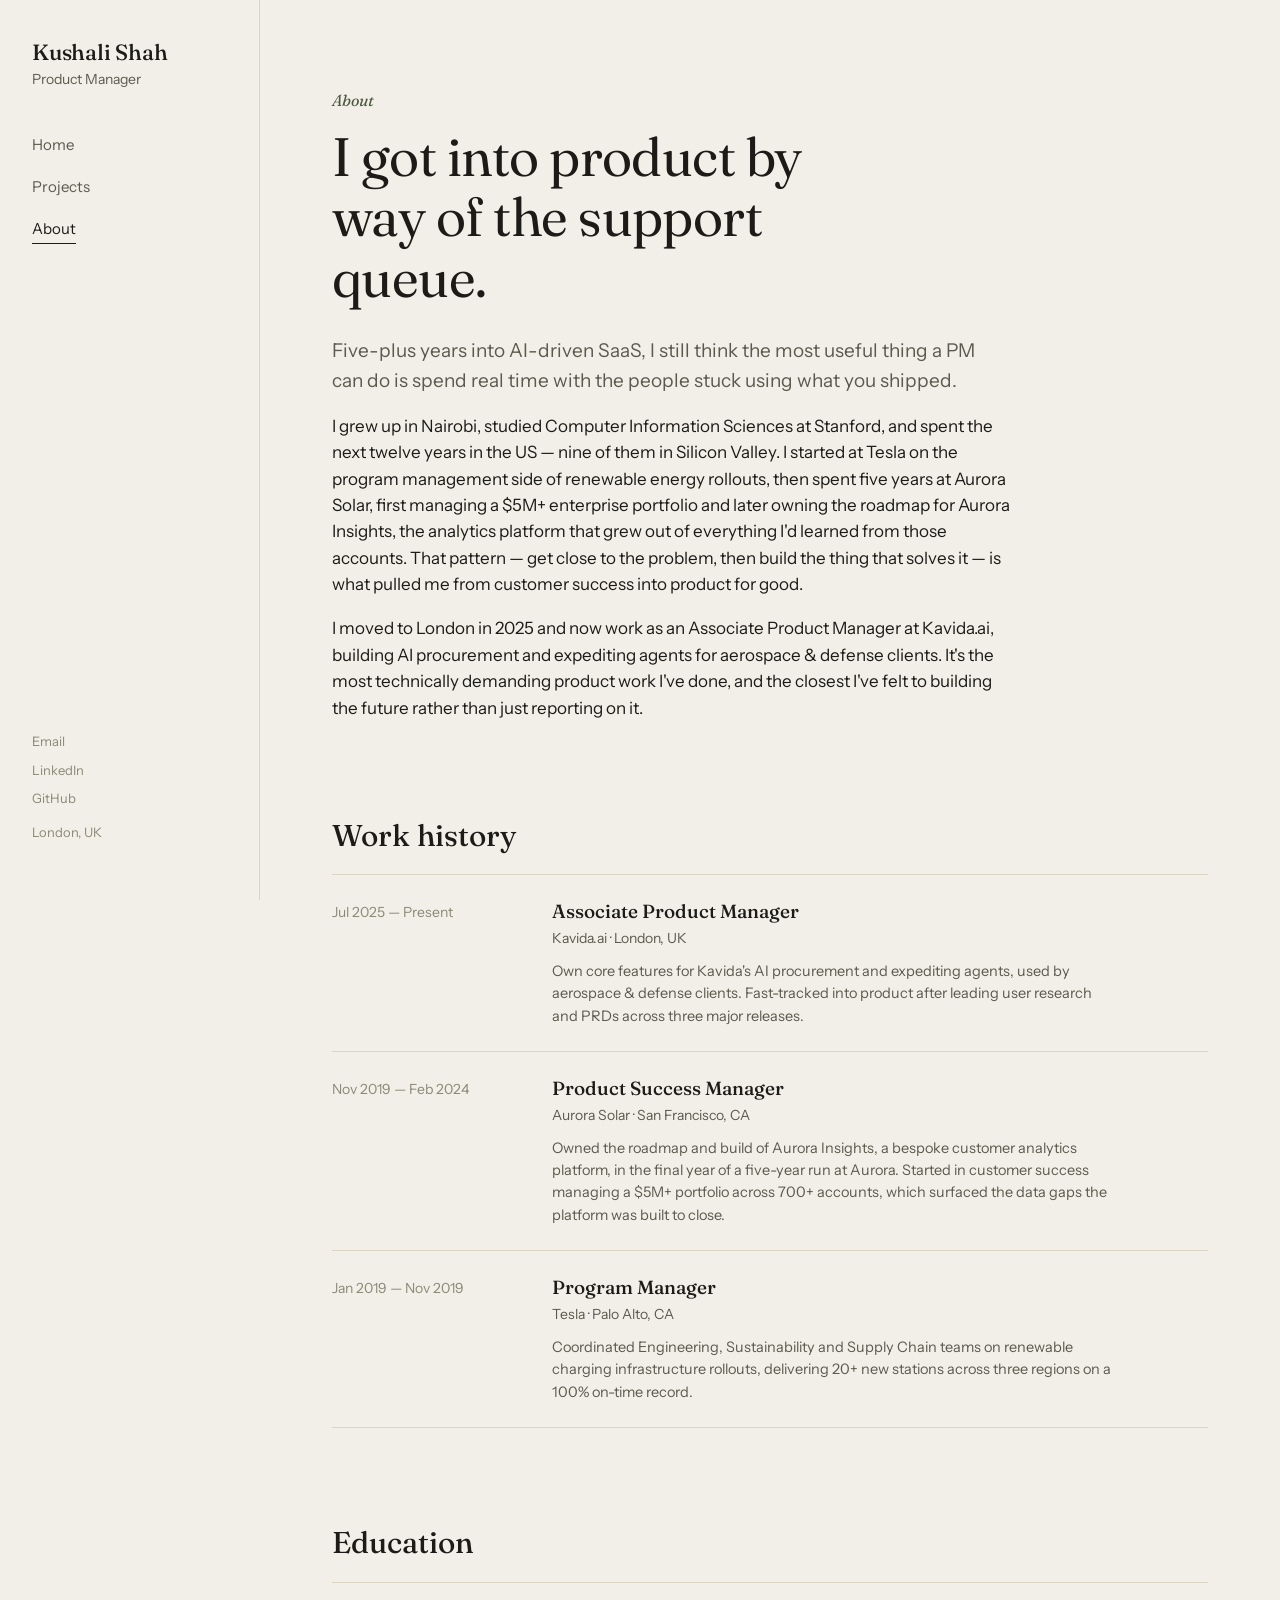
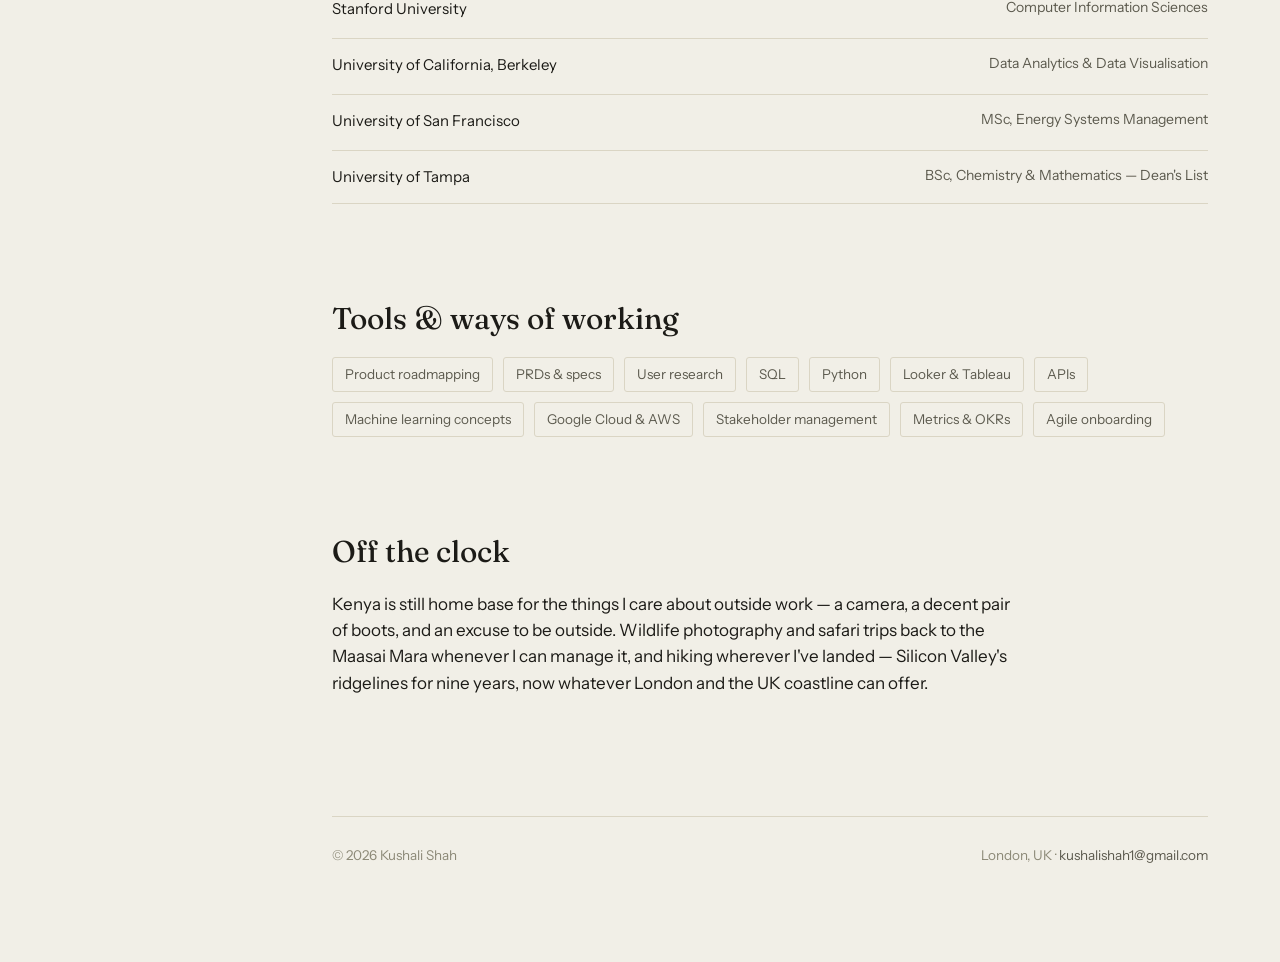
==== about.html @ b4781bdf "Add files via upload" ====
<!DOCTYPE html>
<html lang="en">
<head>
<meta charset="UTF-8">
<meta name="viewport" content="width=device-width, initial-scale=1.0">
<title>About — Kushali Shah</title>
<meta name="description" content="About Kushali Shah — Product Manager, formerly Silicon Valley, now London. Background, work history and education.">
<link rel="preconnect" href="https://fonts.googleapis.com">
<link rel="preconnect" href="https://fonts.gstatic.com" crossorigin>
<link href="https://fonts.googleapis.com/css2?family=Fraunces:ital,opsz,wght@0,9..144,340;0,9..144,380;0,9..144,460;0,9..144,500;0,9..144,600;1,9..144,420&family=Instrument+Sans:wght@400;500;600&display=swap" rel="stylesheet">
<link rel="stylesheet" href="styles.css">
</head>
<body>

<div class="topbar">
  <span class="name">Kushali Shah</span>
  <nav>
    <a href="index.html">Home</a>
    <a href="projects.html">Projects</a>
    <a href="about.html" aria-current="page">About</a>
  </nav>
</div>

<div class="shell">
  <aside class="rail">
    <div class="rail-top">
      <p class="name">Kushali Shah</p>
      <p class="role">Product Manager</p>
      <nav>
        <a href="index.html">Home</a>
        <a href="projects.html">Projects</a>
        <a href="about.html" aria-current="page">About</a>
      </nav>
    </div>
    <div class="rail-bottom">
      <a href="mailto:kushalishah1@gmail.com">Email</a>
      <a href="https://www.linkedin.com/in/shahkushali/" target="_blank" rel="noopener">LinkedIn</a>
      <a href="https://github.com/kushalishah" target="_blank" rel="noopener">GitHub</a>
      <p class="location">London, UK</p>
    </div>
  </aside>

  <main>

    <section class="intro content-measure">
      <p class="eyebrow">About</p>
      <h1>I got into product by way of the support queue.</h1>
      <p class="lede">Five-plus years into AI-driven SaaS, I still think the most useful thing a PM can do is spend real time with the people stuck using what you shipped.</p>
      <p>I grew up in Nairobi, studied Computer Information Sciences at Stanford, and spent the next twelve years in the US — nine of them in Silicon Valley. I started at Tesla on the program management side of renewable energy rollouts, then spent five years at Aurora Solar, first managing a $5M+ enterprise portfolio and later owning the roadmap for Aurora Insights, the analytics platform that grew out of everything I'd learned from those accounts. That pattern — get close to the problem, then build the thing that solves it — is what pulled me from customer success into product for good.</p>
      <p>I moved to London in 2025 and now work as an Associate Product Manager at Kavida.ai, building AI procurement and expediting agents for aerospace &amp; defense clients. It's the most technically demanding product work I've done, and the closest I've felt to building the future rather than just reporting on it.</p>
    </section>

    <section class="history-section">
      <h2>Work history</h2>

      <div class="history-entry">
        <span class="history-dates">Jul 2025 — Present</span>
        <div>
          <h3 class="history-role">Associate Product Manager</h3>
          <p class="history-org">Kavida.ai · London, UK</p>
          <p class="history-note">Own core features for Kavida's AI procurement and expediting agents, used by aerospace &amp; defense clients. Fast-tracked into product after leading user research and PRDs across three major releases.</p>
        </div>
      </div>

      <div class="history-entry">
        <span class="history-dates">Nov 2019 — Feb 2024</span>
        <div>
          <h3 class="history-role">Product Success Manager</h3>
          <p class="history-org">Aurora Solar · San Francisco, CA</p>
          <p class="history-note">Owned the roadmap and build of Aurora Insights, a bespoke customer analytics platform, in the final year of a five-year run at Aurora. Started in customer success managing a $5M+ portfolio across 700+ accounts, which surfaced the data gaps the platform was built to close.</p>
        </div>
      </div>

      <div class="history-entry">
        <span class="history-dates">Jan 2019 — Nov 2019</span>
        <div>
          <h3 class="history-role">Program Manager</h3>
          <p class="history-org">Tesla · Palo Alto, CA</p>
          <p class="history-note">Coordinated Engineering, Sustainability and Supply Chain teams on renewable charging infrastructure rollouts, delivering 20+ new stations across three regions on a 100% on-time record.</p>
        </div>
      </div>
    </section>

    <section class="edu-section">
      <h2>Education</h2>
      <div class="edu-list">
        <div class="edu-item">
          <span class="school">Stanford University</span>
          <span class="program">Computer Information Sciences</span>
        </div>
        <div class="edu-item">
          <span class="school">University of California, Berkeley</span>
          <span class="program">Data Analytics &amp; Data Visualisation</span>
        </div>
        <div class="edu-item">
          <span class="school">University of San Francisco</span>
          <span class="program">MSc, Energy Systems Management</span>
        </div>
        <div class="edu-item">
          <span class="school">University of Tampa</span>
          <span class="program">BSc, Chemistry &amp; Mathematics — Dean's List</span>
        </div>
      </div>
    </section>

    <section class="skills-section">
      <h2>Tools &amp; ways of working</h2>
      <div class="skills-wrap">
        <span class="skill-pill">Product roadmapping</span>
        <span class="skill-pill">PRDs &amp; specs</span>
        <span class="skill-pill">User research</span>
        <span class="skill-pill">SQL</span>
        <span class="skill-pill">Python</span>
        <span class="skill-pill">Looker &amp; Tableau</span>
        <span class="skill-pill">APIs</span>
        <span class="skill-pill">Machine learning concepts</span>
        <span class="skill-pill">Google Cloud &amp; AWS</span>
        <span class="skill-pill">Stakeholder management</span>
        <span class="skill-pill">Metrics &amp; OKRs</span>
        <span class="skill-pill">Agile onboarding</span>
      </div>
    </section>

    <section class="facts-section">
      <h2>Off the clock</h2>
      <p>Kenya is still home base for the things I care about outside work — a camera, a decent pair of boots, and an excuse to be outside. Wildlife photography and safari trips back to the Maasai Mara whenever I can manage it, and hiking wherever I've landed — Silicon Valley's ridgelines for nine years, now whatever London and the UK coastline can offer.</p>
    </section>

    <footer class="page-footer">
      <span>© 2026 Kushali Shah</span>
      <span>London, UK · <a href="mailto:kushalishah1@gmail.com">kushalishah1@gmail.com</a></span>
    </footer>

  </main>
</div>

</body>
</html>
---- styles.css ----
/* ============================================================
   Kushali Shah — Portfolio
   Design tokens
   ============================================================ */

:root {
  --paper: #F1EFE7;
  --paper-raised: #E9E6DA;
  --ink: #1C1B17;
  --ink-muted: #5C5A4E;
  --ink-faint: #8C8977;
  --accent: #93691A;
  --accent-deep: #4B5A3E;
  --line: #DAD5C4;

  --serif: "Fraunces", Georgia, "Times New Roman", serif;
  --sans: "Instrument Sans", -apple-system, BlinkMacSystemFont, "Segoe UI", sans-serif;

  --rail-width: 260px;
  --content-max: 760px;
  --gutter: clamp(24px, 6vw, 72px);
}

* { box-sizing: border-box; }

html {
  scroll-behavior: smooth;
}

@media (prefers-reduced-motion: reduce) {
  html { scroll-behavior: auto; }
  * { animation-duration: 0.01ms !important; animation-iteration-count: 1 !important; transition-duration: 0.01ms !important; }
}

body {
  margin: 0;
  background: var(--paper);
  color: var(--ink);
  font-family: var(--sans);
  font-size: 17px;
  line-height: 1.55;
  -webkit-font-smoothing: antialiased;
}

a {
  color: inherit;
  text-decoration: none;
}

img { max-width: 100%; display: block; }

/* ---------- Layout shell ---------- */

.shell {
  display: flex;
  min-height: 100vh;
  align-items: stretch;
}

.rail {
  width: var(--rail-width);
  flex-shrink: 0;
  padding: 40px 32px;
  display: flex;
  flex-direction: column;
  justify-content: space-between;
  position: sticky;
  top: 0;
  height: 100vh;
  border-right: 1px solid var(--line);
}

.rail-top .name {
  font-family: var(--serif);
  font-weight: 480;
  font-size: 22px;
  letter-spacing: -0.01em;
  line-height: 1.15;
  margin: 0 0 4px;
}

.rail-top .role {
  font-size: 14px;
  color: var(--ink-muted);
  margin: 0 0 40px;
}

.rail nav {
  display: flex;
  flex-direction: column;
  gap: 14px;
}

.rail nav a {
  font-size: 15px;
  color: var(--ink-muted);
  padding: 2px 0;
  width: fit-content;
  border-bottom: 1px solid transparent;
  transition: color 0.15s ease, border-color 0.15s ease;
}

.rail nav a:hover,
.rail nav a:focus-visible {
  color: var(--ink);
  border-color: var(--accent);
}

.rail nav a[aria-current="page"] {
  color: var(--ink);
  border-color: var(--ink);
}

.rail-bottom {
  display: flex;
  flex-direction: column;
  gap: 8px;
}

.rail-bottom a {
  font-size: 13px;
  color: var(--ink-faint);
  transition: color 0.15s ease;
}
.rail-bottom a:hover, .rail-bottom a:focus-visible { color: var(--accent); }

.rail-bottom .location {
  font-size: 13px;
  color: var(--ink-faint);
  margin-top: 6px;
}

/* Mobile top bar (hidden on desktop) */
.topbar {
  display: none;
}

/* ---------- Main content ---------- */

main {
  flex: 1;
  min-width: 0;
  padding: 88px var(--gutter) 96px;
  max-width: 1040px;
}

.content-measure {
  max-width: var(--content-max);
}

section + section {
  margin-top: 96px;
}

.eyebrow {
  font-family: var(--serif);
  font-style: italic;
  font-size: 16px;
  color: var(--accent-deep);
  margin: 0 0 14px;
}

h1 {
  font-family: var(--serif);
  font-weight: 380;
  font-size: clamp(34px, 5vw, 54px);
  line-height: 1.12;
  letter-spacing: -0.01em;
  margin: 0 0 28px;
  max-width: 15ch;
}

h2 {
  font-family: var(--serif);
  font-weight: 460;
  font-size: clamp(24px, 3vw, 30px);
  line-height: 1.25;
  margin: 0 0 20px;
}

h3 {
  font-family: var(--serif);
  font-weight: 500;
  font-size: 21px;
  line-height: 1.3;
  margin: 0 0 6px;
}

p {
  margin: 0 0 18px;
  max-width: 62ch;
}

.lede {
  font-size: 19px;
  color: var(--ink-muted);
  max-width: 52ch;
}

.cta-row {
  display: flex;
  gap: 28px;
  margin-top: 32px;
  flex-wrap: wrap;
}

.cta-row a {
  font-size: 15px;
  border-bottom: 1px solid var(--ink);
  padding-bottom: 2px;
  transition: color 0.15s ease, border-color 0.15s ease;
}

.cta-row a.secondary {
  color: var(--ink-muted);
  border-color: var(--line);
}

.cta-row a:hover, .cta-row a:focus-visible {
  color: var(--accent);
  border-color: var(--accent);
}

hr.rule {
  border: none;
  border-top: 1px solid var(--line);
  margin: 40px 0;
}

/* ---------- Journey graphic ---------- */

.journey {
  margin-top: 8px;
}

.journey-track {
  position: relative;
  padding-left: 2px;
}

.journey-item {
  position: relative;
  padding-left: 32px;
  padding-bottom: 40px;
  border-left: 1px solid var(--line);
}

.journey-item:last-child { padding-bottom: 0; }

.journey-item::before {
  content: "";
  position: absolute;
  left: -5px;
  top: 4px;
  width: 9px;
  height: 9px;
  border-radius: 50%;
  background: var(--paper);
  border: 1px solid var(--accent-deep);
}

.journey-item .place {
  font-family: var(--serif);
  font-size: 19px;
  margin: 0 0 4px;
}

.journey-item .detail {
  font-size: 15px;
  color: var(--ink-muted);
  margin: 0;
  max-width: 48ch;
}

/* ---------- Featured work teaser list ---------- */

.work-list {
  display: flex;
  flex-direction: column;
}

.work-row {
  display: grid;
  grid-template-columns: minmax(0, 1fr) auto;
  gap: 16px 32px;
  align-items: baseline;
  padding: 26px 0;
  border-top: 1px solid var(--line);
  transition: opacity 0.15s ease;
}

.work-list .work-row:last-child {
  border-bottom: 1px solid var(--line);
}

.work-row .scope {
  font-size: 13px;
  color: var(--accent-deep);
  white-space: nowrap;
  align-self: start;
  padding-top: 6px;
}

.work-row .title {
  font-family: var(--serif);
  font-size: 21px;
  margin: 0 0 6px;
}

.work-row .desc {
  font-size: 15px;
  color: var(--ink-muted);
  margin: 0;
  max-width: 56ch;
}

.work-row a.title-link {
  display: inline-block;
  border-bottom: 1px solid transparent;
  transition: border-color 0.15s ease, color 0.15s ease;
}

.work-row a.title-link:hover,
.work-row a.title-link:focus-visible {
  border-color: var(--accent);
  color: var(--accent);
}

/* ---------- Off the clock strip ---------- */

.facts-grid {
  display: grid;
  grid-template-columns: repeat(3, 1fr);
  gap: 32px;
  margin-top: 8px;
}

.fact {
  padding-top: 20px;
  border-top: 1px solid var(--line);
}

.fact svg {
  width: 30px;
  height: 30px;
  color: var(--accent-deep);
  margin-bottom: 14px;
}

.fact h3 { font-size: 17px; margin-bottom: 6px; }
.fact p { font-size: 14.5px; color: var(--ink-muted); margin: 0; }

/* ---------- Project cases (Projects page) ---------- */

.case {
  padding: 56px 0;
  border-top: 1px solid var(--line);
}
.case:last-child { border-bottom: 1px solid var(--line); }

.case-head {
  display: flex;
  justify-content: space-between;
  align-items: baseline;
  gap: 20px;
  flex-wrap: wrap;
  margin-bottom: 10px;
}

.case-scope {
  font-size: 13px;
  color: var(--accent-deep);
}

.case-meta {
  font-size: 14px;
  color: var(--ink-faint);
  margin: 0 0 28px;
}

.case-grid {
  display: grid;
  grid-template-columns: repeat(3, 1fr);
  gap: 32px;
  margin-top: 28px;
}

.case-block h4 {
  font-family: var(--sans);
  font-weight: 600;
  font-size: 13px;
  text-transform: none;
  letter-spacing: 0.01em;
  color: var(--ink);
  margin: 0 0 8px;
}

.case-block p {
  font-size: 15px;
  color: var(--ink-muted);
  margin: 0;
  max-width: 40ch;
}

.tools-row {
  display: flex;
  flex-wrap: wrap;
  gap: 8px 10px;
  margin-top: 24px;
}

.tool-tag {
  font-size: 13px;
  color: var(--ink-muted);
  border: 1px solid var(--line);
  border-radius: 3px;
  padding: 4px 10px;
}

.impact-row {
  display: flex;
  flex-wrap: wrap;
  gap: 28px 44px;
  margin-top: 28px;
  padding-top: 24px;
  border-top: 1px dashed var(--line);
}

.impact-stat .num {
  font-family: var(--serif);
  font-size: 26px;
  color: var(--accent-deep);
  display: block;
  line-height: 1.1;
}

.impact-stat .label {
  font-size: 13px;
  color: var(--ink-muted);
}

/* ---------- Work history & education (About) ---------- */

.history-entry {
  padding: 24px 0;
  border-top: 1px solid var(--line);
  display: grid;
  grid-template-columns: 200px 1fr;
  gap: 20px;
}

.history-entry:last-of-type { border-bottom: 1px solid var(--line); }

.history-dates {
  font-size: 14px;
  color: var(--ink-faint);
  padding-top: 3px;
}

.history-role {
  font-family: var(--serif);
  font-size: 19px;
  margin: 0 0 4px;
}

.history-org {
  font-size: 14px;
  color: var(--ink-muted);
  margin: 0 0 10px;
}

.history-note {
  font-size: 14.5px;
  color: var(--ink-muted);
  margin: 0;
  max-width: 56ch;
}

.edu-list {
  display: flex;
  flex-direction: column;
  gap: 4px;
}

.edu-item {
  padding: 14px 0;
  border-top: 1px solid var(--line);
  display: flex;
  justify-content: space-between;
  gap: 20px;
  flex-wrap: wrap;
}

.edu-item:last-child { border-bottom: 1px solid var(--line); }

.edu-item .school { font-size: 15px; }
.edu-item .program { font-size: 14px; color: var(--ink-muted); }

/* ---------- Skills strip ---------- */

.skills-wrap {
  display: flex;
  flex-wrap: wrap;
  gap: 10px;
  margin-top: 8px;
}

.skill-pill {
  font-size: 13.5px;
  color: var(--ink-muted);
  padding: 6px 12px;
  border: 1px solid var(--line);
  border-radius: 3px;
}

/* ---------- Footer ---------- */

footer.page-footer {
  margin-top: 120px;
  padding-top: 28px;
  border-top: 1px solid var(--line);
  display: flex;
  justify-content: space-between;
  flex-wrap: wrap;
  gap: 12px;
  font-size: 13.5px;
  color: var(--ink-faint);
}

footer.page-footer a { color: var(--ink-muted); }
footer.page-footer a:hover { color: var(--accent); }

/* ---------- Responsive ---------- */

@media (max-width: 880px) {
  .shell { flex-direction: column; }

  .rail { display: none; }

  .topbar {
    display: flex;
    align-items: center;
    justify-content: space-between;
    padding: 20px var(--gutter);
    border-bottom: 1px solid var(--line);
    position: sticky;
    top: 0;
    background: var(--paper);
    z-index: 10;
  }

  .topbar .name {
    font-family: var(--serif);
    font-size: 18px;
  }

  .topbar nav {
    display: flex;
    gap: 20px;
  }

  .topbar nav a {
    font-size: 14px;
    color: var(--ink-muted);
  }

  .topbar nav a[aria-current="page"] { color: var(--ink); border-bottom: 1px solid var(--ink); }

  main { padding: 56px var(--gutter) 72px; }

  section + section { margin-top: 64px; }

  .facts-grid, .case-grid { grid-template-columns: 1fr; gap: 24px; }

  .work-row { grid-template-columns: 1fr; }
  .work-row .scope { padding-top: 0; }

  .history-entry { grid-template-columns: 1fr; gap: 6px; }
}
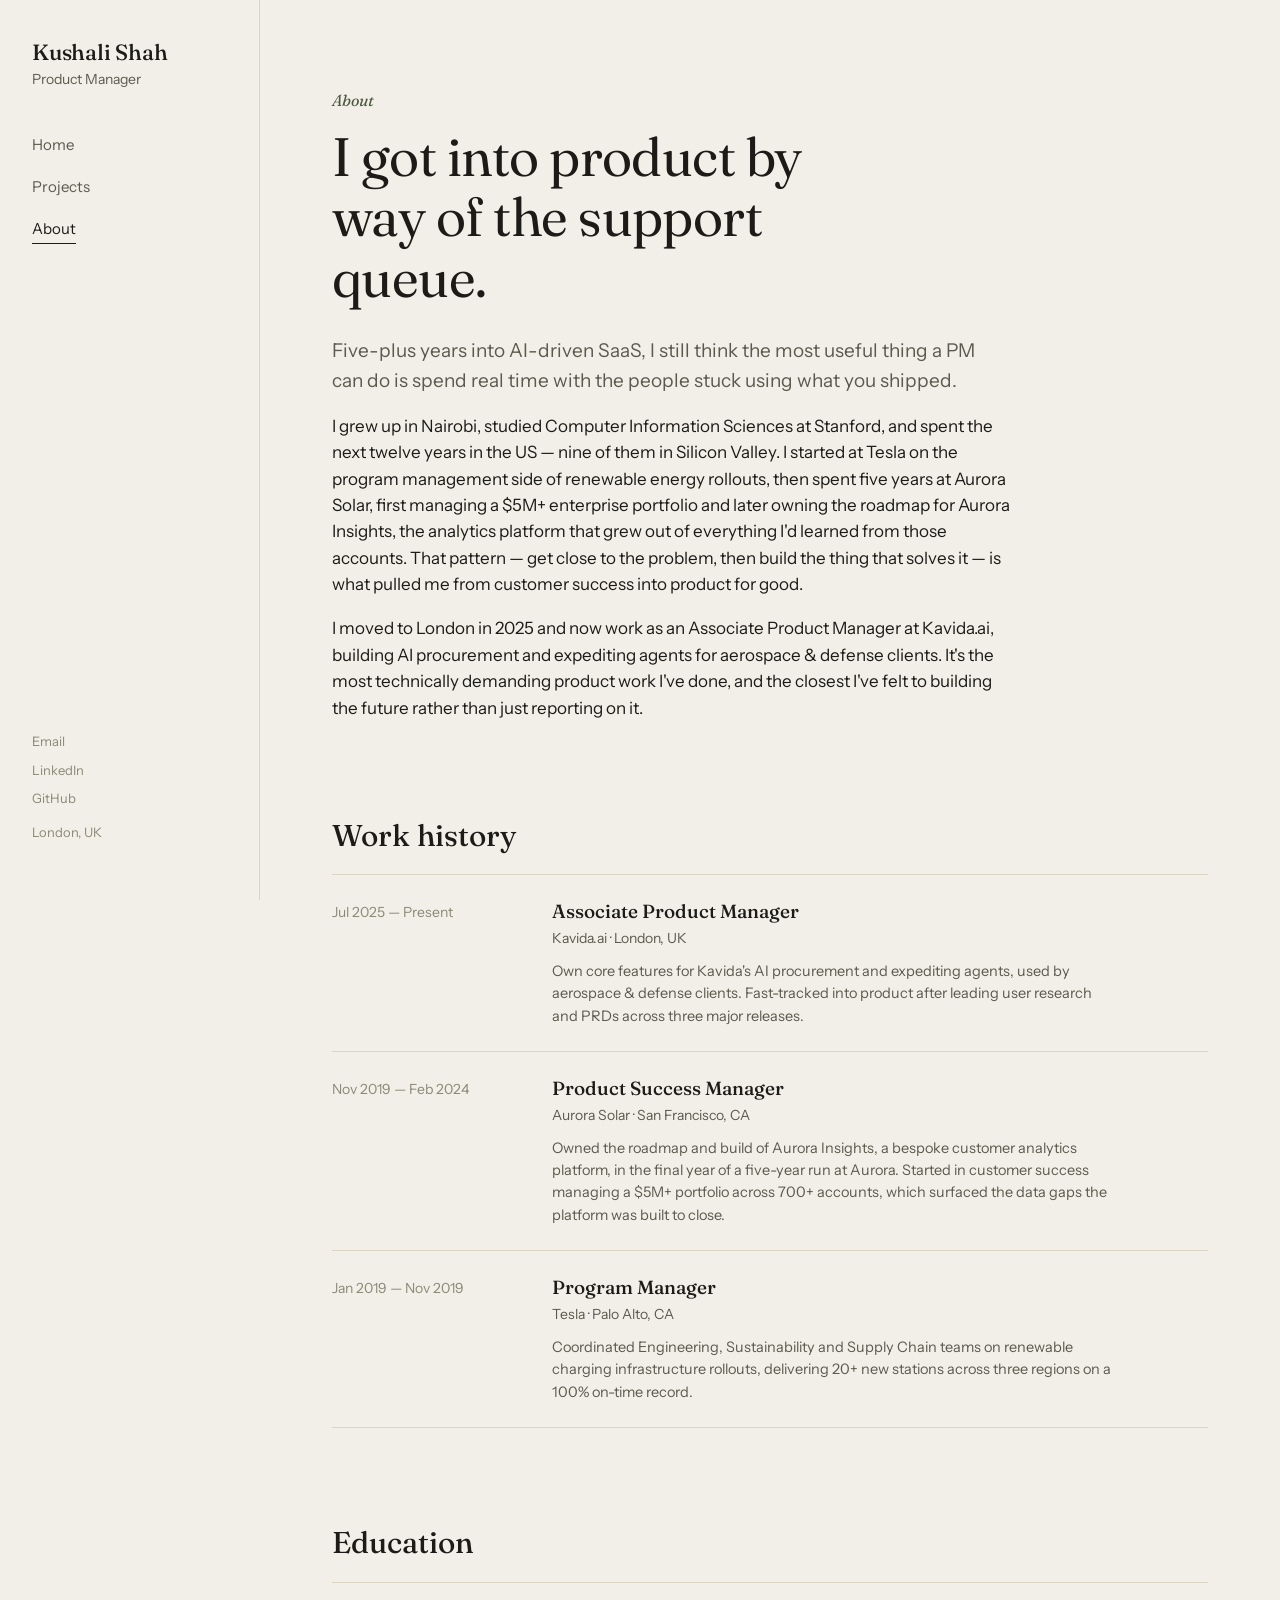
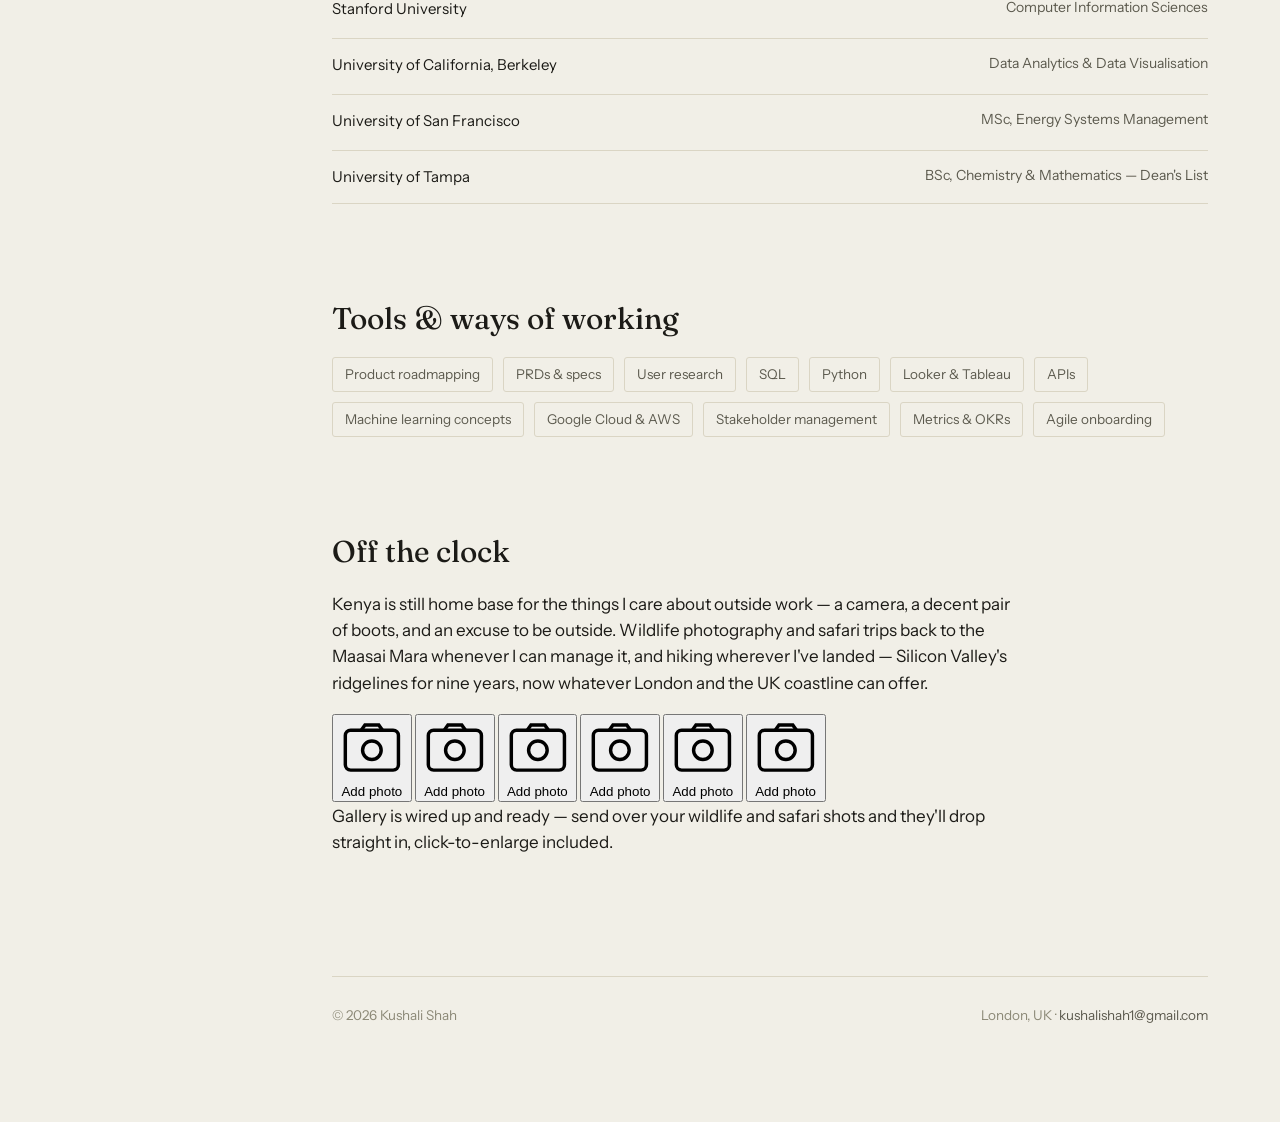
==== commit e8ab0498: "Update about.html" ====
--- a/about.html
+++ b/about.html
@@ -1,14 +1,16 @@
 <!DOCTYPE html>
-<html lang="en">
+<html lang="en" class="no-js">
 <head>
 <meta charset="UTF-8">
+<script>document.documentElement.className = "js";</script>
 <meta name="viewport" content="width=device-width, initial-scale=1.0">
 <title>About — Kushali Shah</title>
 <meta name="description" content="About Kushali Shah — Product Manager, formerly Silicon Valley, now London. Background, work history and education.">
 <link rel="preconnect" href="https://fonts.googleapis.com">
 <link rel="preconnect" href="https://fonts.gstatic.com" crossorigin>
-<link href="https://fonts.googleapis.com/css2?family=Fraunces:ital,opsz,wght@0,9..144,340;0,9..144,380;0,9..144,460;0,9..144,500;0,9..144,600;1,9..144,420&family=Instrument+Sans:wght@400;500;600&display=swap" rel="stylesheet">
+<link href="https://fonts.googleapis.com/css2?family=Fraunces:ital,opsz,wght@0,9..144,340;0,9..144,350;0,9..144,380;0,9..144,460;0,9..144,500;0,9..144,600;1,9..144,400;1,9..144,420&family=Instrument+Sans:wght@400;500;600&display=swap" rel="stylesheet">
 <link rel="stylesheet" href="styles.css">
+<script src="script.js" defer></script>
 </head>
 <body>
 
@@ -42,15 +44,22 @@
 
   <main>
 
-    <section class="intro content-measure">
-      <p class="eyebrow">About</p>
-      <h1>I got into product by way of the support queue.</h1>
-      <p class="lede">Five-plus years into AI-driven SaaS, I still think the most useful thing a PM can do is spend real time with the people stuck using what you shipped.</p>
+    <section class="cover">
+      <div class="cover-small reveal">
+        <p class="eyebrow on-ink">About</p>
+        <h1>I got into product by way of the support queue.</h1>
+        <p class="lede on-ink">Five-plus years into AI-driven SaaS, I still think the most useful thing a PM can do is spend real time with the people stuck using what you shipped.</p>
+      </div>
+    </section>
+
+    <div class="page-pad">
+
+    <section class="content-measure reveal spaced">
       <p>I grew up in Nairobi, studied Computer Information Sciences at Stanford, and spent the next twelve years in the US — nine of them in Silicon Valley. I started at Tesla on the program management side of renewable energy rollouts, then spent five years at Aurora Solar, first managing a $5M+ enterprise portfolio and later owning the roadmap for Aurora Insights, the analytics platform that grew out of everything I'd learned from those accounts. That pattern — get close to the problem, then build the thing that solves it — is what pulled me from customer success into product for good.</p>
       <p>I moved to London in 2025 and now work as an Associate Product Manager at Kavida.ai, building AI procurement and expediting agents for aerospace &amp; defense clients. It's the most technically demanding product work I've done, and the closest I've felt to building the future rather than just reporting on it.</p>
     </section>
 
-    <section class="history-section">
+    <section class="history-section reveal spaced">
       <h2>Work history</h2>
 
       <div class="history-entry">
@@ -81,7 +90,7 @@
       </div>
     </section>
 
-    <section class="edu-section">
+    <section class="edu-section reveal spaced">
       <h2>Education</h2>
       <div class="edu-list">
         <div class="edu-item">
@@ -103,7 +112,7 @@
       </div>
     </section>
 
-    <section class="skills-section">
+    <section class="skills-section reveal spaced">
       <h2>Tools &amp; ways of working</h2>
       <div class="skills-wrap">
         <span class="skill-pill">Product roadmapping</span>
@@ -121,10 +130,40 @@
       </div>
     </section>
 
-    <section class="facts-section">
+    <section class="facts-section reveal spaced" id="gallery">
       <h2>Off the clock</h2>
       <p>Kenya is still home base for the things I care about outside work — a camera, a decent pair of boots, and an excuse to be outside. Wildlife photography and safari trips back to the Maasai Mara whenever I can manage it, and hiking wherever I've landed — Silicon Valley's ridgelines for nine years, now whatever London and the UK coastline can offer.</p>
+
+      <div class="gallery-grid">
+        <button class="gallery-item is-placeholder" data-full="" data-caption="">
+          <svg viewBox="0 0 24 24" fill="none" stroke="currentColor" stroke-width="1.3"><rect x="2" y="5" width="20" height="15" rx="2"/><circle cx="12" cy="12.5" r="3.5"/><path d="M8 5l1.4-2h5.2L16 5"/></svg>
+          <span>Add photo</span>
+        </button>
+        <button class="gallery-item is-placeholder" data-full="" data-caption="">
+          <svg viewBox="0 0 24 24" fill="none" stroke="currentColor" stroke-width="1.3"><rect x="2" y="5" width="20" height="15" rx="2"/><circle cx="12" cy="12.5" r="3.5"/><path d="M8 5l1.4-2h5.2L16 5"/></svg>
+          <span>Add photo</span>
+        </button>
+        <button class="gallery-item is-placeholder" data-full="" data-caption="">
+          <svg viewBox="0 0 24 24" fill="none" stroke="currentColor" stroke-width="1.3"><rect x="2" y="5" width="20" height="15" rx="2"/><circle cx="12" cy="12.5" r="3.5"/><path d="M8 5l1.4-2h5.2L16 5"/></svg>
+          <span>Add photo</span>
+        </button>
+        <button class="gallery-item is-placeholder" data-full="" data-caption="">
+          <svg viewBox="0 0 24 24" fill="none" stroke="currentColor" stroke-width="1.3"><rect x="2" y="5" width="20" height="15" rx="2"/><circle cx="12" cy="12.5" r="3.5"/><path d="M8 5l1.4-2h5.2L16 5"/></svg>
+          <span>Add photo</span>
+        </button>
+        <button class="gallery-item is-placeholder" data-full="" data-caption="">
+          <svg viewBox="0 0 24 24" fill="none" stroke="currentColor" stroke-width="1.3"><rect x="2" y="5" width="20" height="15" rx="2"/><circle cx="12" cy="12.5" r="3.5"/><path d="M8 5l1.4-2h5.2L16 5"/></svg>
+          <span>Add photo</span>
+        </button>
+        <button class="gallery-item is-placeholder" data-full="" data-caption="">
+          <svg viewBox="0 0 24 24" fill="none" stroke="currentColor" stroke-width="1.3"><rect x="2" y="5" width="20" height="15" rx="2"/><circle cx="12" cy="12.5" r="3.5"/><path d="M8 5l1.4-2h5.2L16 5"/></svg>
+          <span>Add photo</span>
+        </button>
+      </div>
+      <p class="gallery-note">Gallery is wired up and ready — send over your wildlife and safari shots and they'll drop straight in, click-to-enlarge included.</p>
     </section>
+
+    </div>
 
     <footer class="page-footer">
       <span>© 2026 Kushali Shah</span>
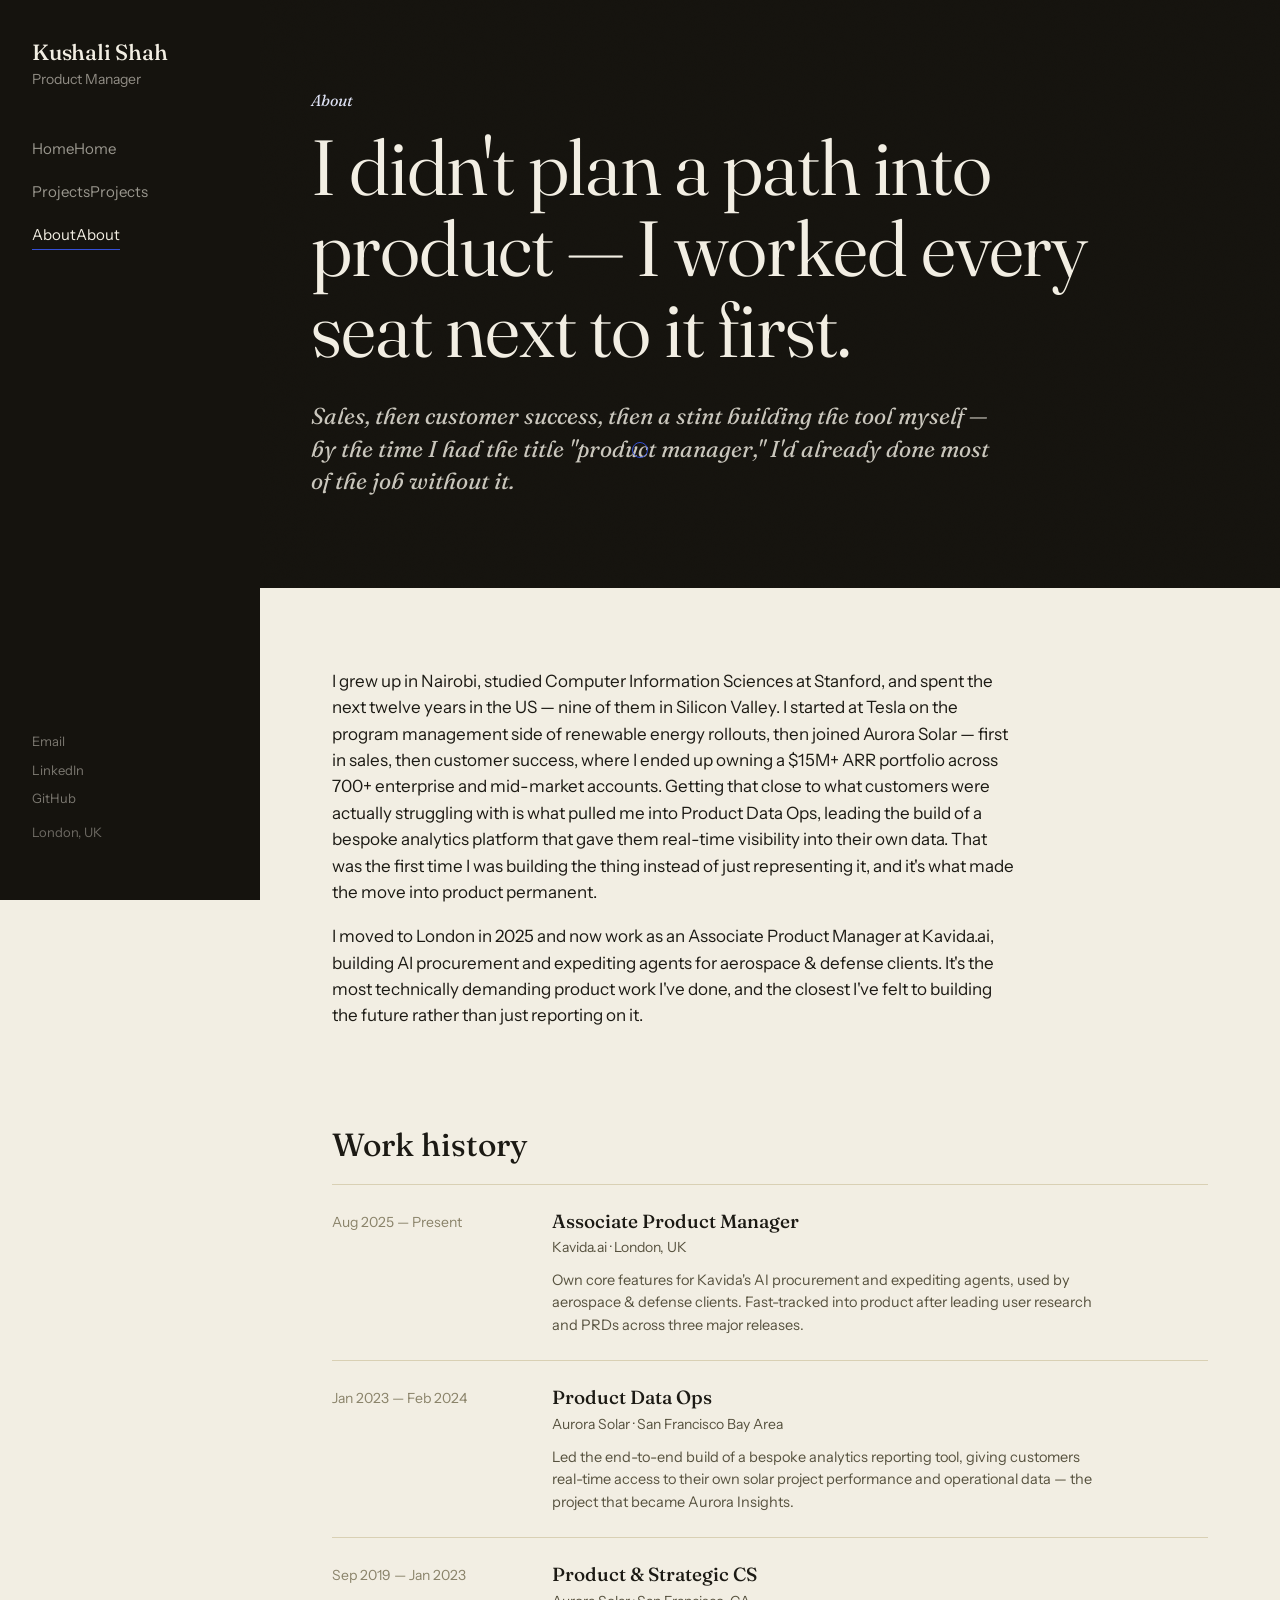
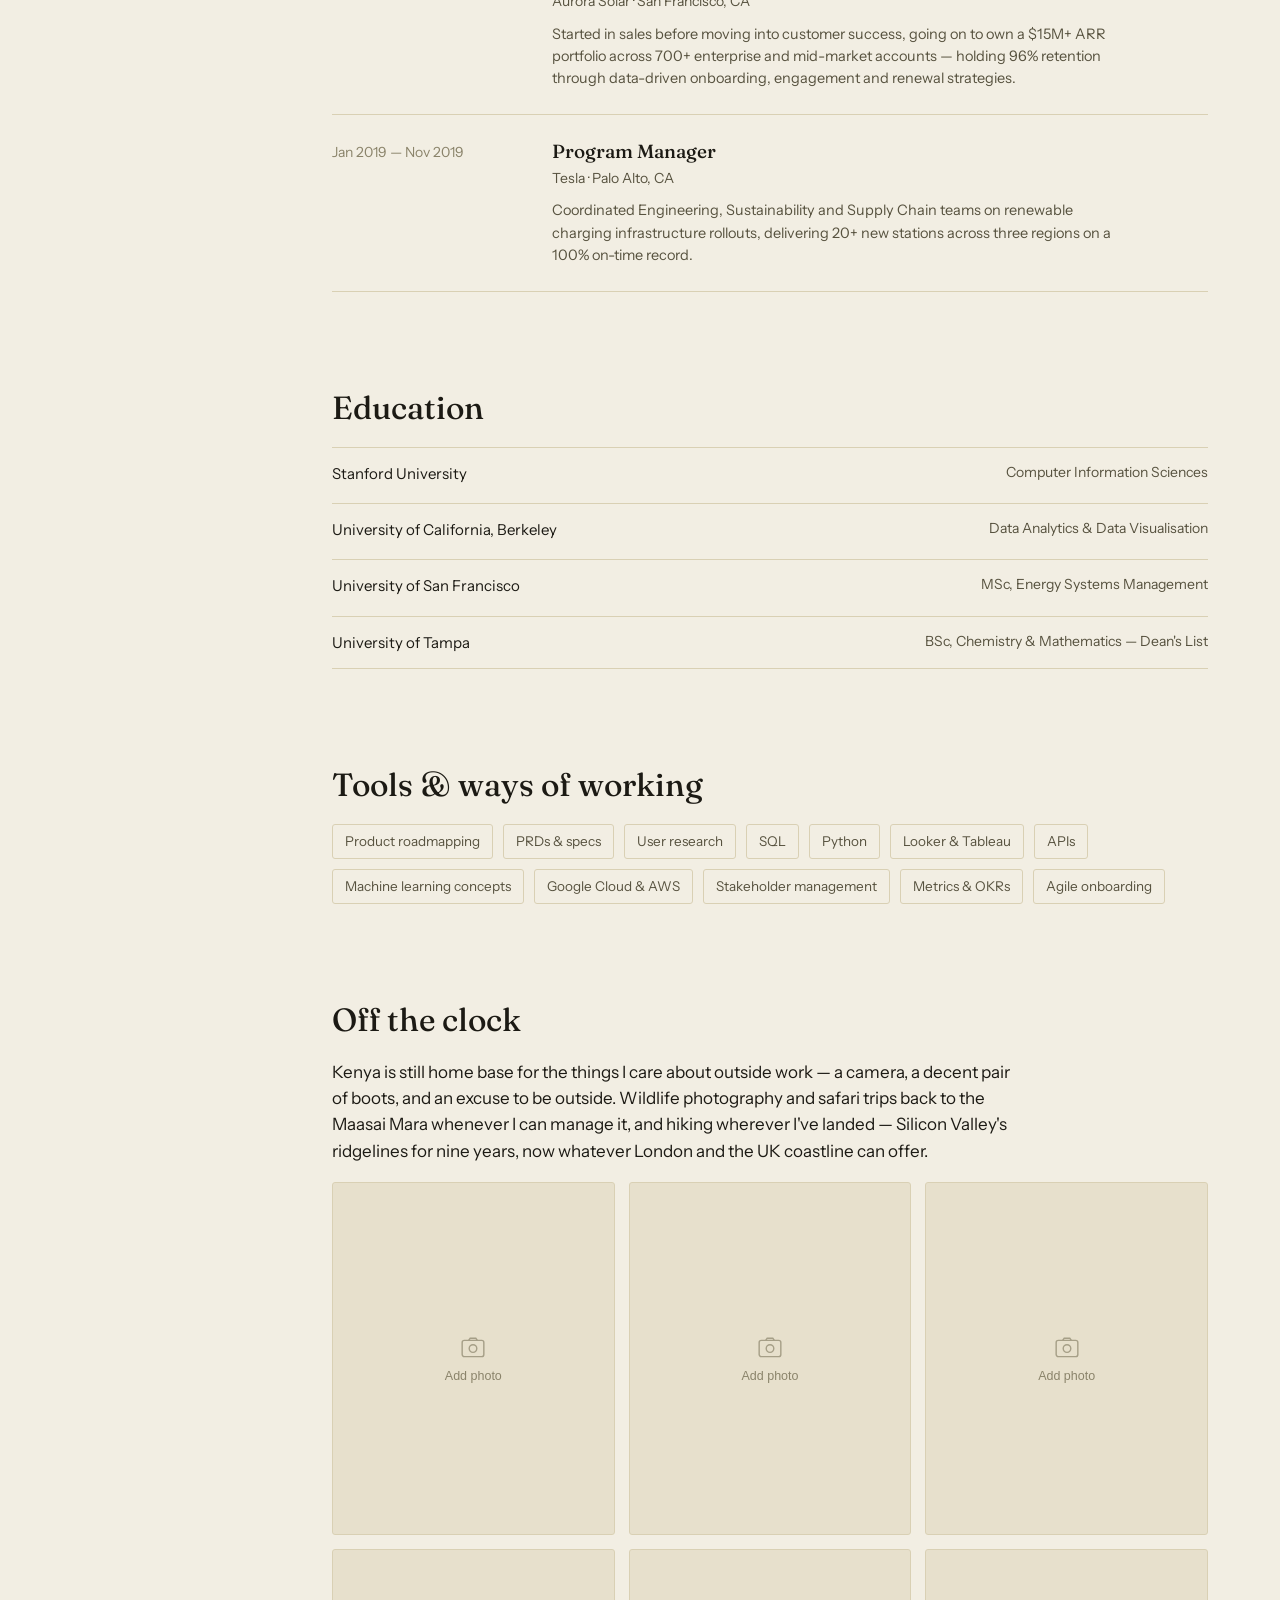
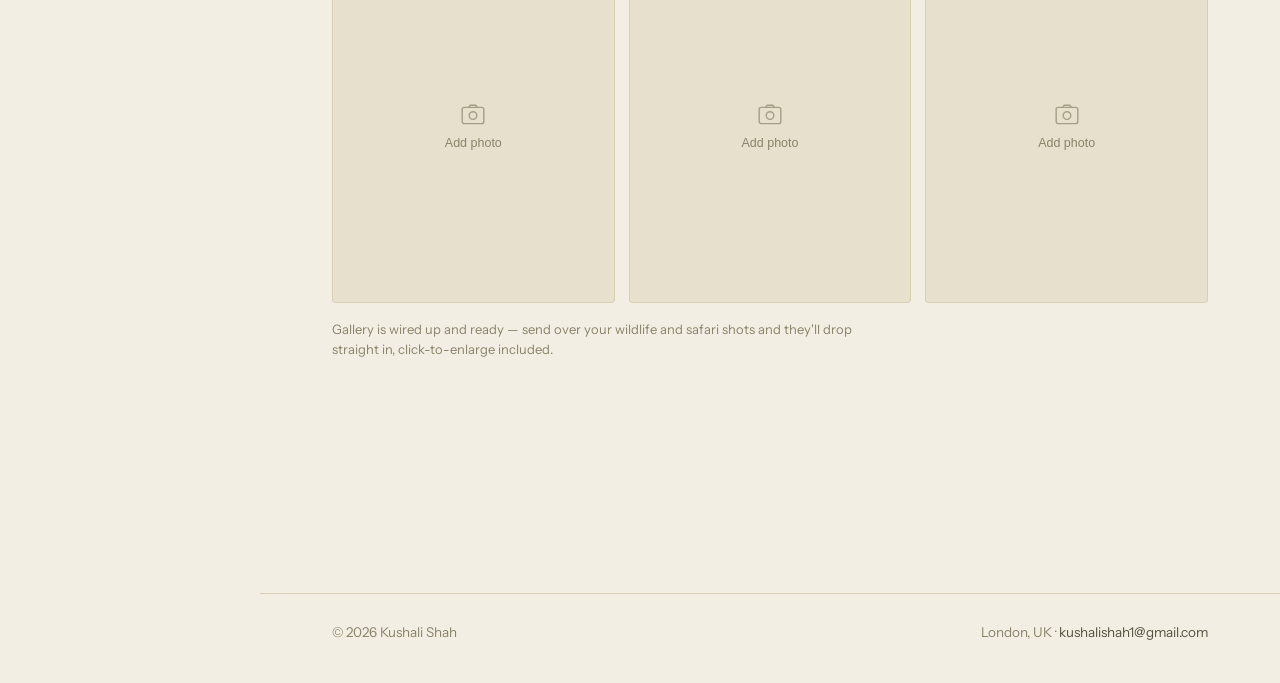
==== commit 85cf858e: "Update about.html" ====
--- a/about.html
+++ b/about.html
@@ -17,9 +17,9 @@
 <div class="topbar">
   <span class="name">Kushali Shah</span>
   <nav>
-    <a href="index.html">Home</a>
-    <a href="projects.html">Projects</a>
-    <a href="about.html" aria-current="page">About</a>
+    <a href="index.html" class="hover-swap"><span class="sw sw--out">Home</span><span class="sw sw--in" aria-hidden="true">Home</span></a>
+    <a href="projects.html" class="hover-swap"><span class="sw sw--out">Projects</span><span class="sw sw--in" aria-hidden="true">Projects</span></a>
+    <a href="about.html" aria-current="page" class="hover-swap"><span class="sw sw--out">About</span><span class="sw sw--in" aria-hidden="true">About</span></a>
   </nav>
 </div>
 
@@ -29,9 +29,9 @@
       <p class="name">Kushali Shah</p>
       <p class="role">Product Manager</p>
       <nav>
-        <a href="index.html">Home</a>
-        <a href="projects.html">Projects</a>
-        <a href="about.html" aria-current="page">About</a>
+        <a href="index.html" class="hover-swap"><span class="sw sw--out">Home</span><span class="sw sw--in" aria-hidden="true">Home</span></a>
+        <a href="projects.html" class="hover-swap"><span class="sw sw--out">Projects</span><span class="sw sw--in" aria-hidden="true">Projects</span></a>
+        <a href="about.html" aria-current="page" class="hover-swap"><span class="sw sw--out">About</span><span class="sw sw--in" aria-hidden="true">About</span></a>
       </nav>
     </div>
     <div class="rail-bottom">
@@ -47,15 +47,15 @@
     <section class="cover">
       <div class="cover-small reveal">
         <p class="eyebrow on-ink">About</p>
-        <h1>I got into product by way of the support queue.</h1>
-        <p class="lede on-ink">Five-plus years into AI-driven SaaS, I still think the most useful thing a PM can do is spend real time with the people stuck using what you shipped.</p>
+        <h1>I didn't plan a path into product — I worked every seat next to it first.</h1>
+        <p class="lede on-ink">Sales, then customer success, then a stint building the tool myself — by the time I had the title "product manager," I'd already done most of the job without it.</p>
       </div>
     </section>
 
     <div class="page-pad">
 
     <section class="content-measure reveal spaced">
-      <p>I grew up in Nairobi, studied Computer Information Sciences at Stanford, and spent the next twelve years in the US — nine of them in Silicon Valley. I started at Tesla on the program management side of renewable energy rollouts, then spent five years at Aurora Solar, first managing a $5M+ enterprise portfolio and later owning the roadmap for Aurora Insights, the analytics platform that grew out of everything I'd learned from those accounts. That pattern — get close to the problem, then build the thing that solves it — is what pulled me from customer success into product for good.</p>
+      <p>I grew up in Nairobi, studied Computer Information Sciences at Stanford, and spent the next twelve years in the US — nine of them in Silicon Valley. I started at Tesla on the program management side of renewable energy rollouts, then joined Aurora Solar — first in sales, then customer success, where I ended up owning a $15M+ ARR portfolio across 700+ enterprise and mid-market accounts. Getting that close to what customers were actually struggling with is what pulled me into Product Data Ops, leading the build of a bespoke analytics platform that gave them real-time visibility into their own data. That was the first time I was building the thing instead of just representing it, and it's what made the move into product permanent.</p>
       <p>I moved to London in 2025 and now work as an Associate Product Manager at Kavida.ai, building AI procurement and expediting agents for aerospace &amp; defense clients. It's the most technically demanding product work I've done, and the closest I've felt to building the future rather than just reporting on it.</p>
     </section>
 
@@ -63,7 +63,7 @@
       <h2>Work history</h2>
 
       <div class="history-entry">
-        <span class="history-dates">Jul 2025 — Present</span>
+        <span class="history-dates">Aug 2025 — Present</span>
         <div>
           <h3 class="history-role">Associate Product Manager</h3>
           <p class="history-org">Kavida.ai · London, UK</p>
@@ -72,11 +72,20 @@
       </div>
 
       <div class="history-entry">
-        <span class="history-dates">Nov 2019 — Feb 2024</span>
+        <span class="history-dates">Jan 2023 — Feb 2024</span>
         <div>
-          <h3 class="history-role">Product Success Manager</h3>
+          <h3 class="history-role">Product Data Ops</h3>
+          <p class="history-org">Aurora Solar · San Francisco Bay Area</p>
+          <p class="history-note">Led the end-to-end build of a bespoke analytics reporting tool, giving customers real-time access to their own solar project performance and operational data — the project that became Aurora Insights.</p>
+        </div>
+      </div>
+
+      <div class="history-entry">
+        <span class="history-dates">Sep 2019 — Jan 2023</span>
+        <div>
+          <h3 class="history-role">Product &amp; Strategic CS</h3>
           <p class="history-org">Aurora Solar · San Francisco, CA</p>
-          <p class="history-note">Owned the roadmap and build of Aurora Insights, a bespoke customer analytics platform, in the final year of a five-year run at Aurora. Started in customer success managing a $5M+ portfolio across 700+ accounts, which surfaced the data gaps the platform was built to close.</p>
+          <p class="history-note">Started in sales before moving into customer success, going on to own a $15M+ ARR portfolio across 700+ enterprise and mid-market accounts — holding 96% retention through data-driven onboarding, engagement and renewal strategies.</p>
         </div>
       </div>
 
--- a/styles.css
+++ b/styles.css
@@ -1,17 +1,23 @@
 /* ============================================================
-   Kushali Shah — Portfolio
-   Design tokens
+   Kushali Shah — Portfolio v2
+   Editorial / product-systems direction
    ============================================================ */
 
 :root {
-  --paper: #F1EFE7;
-  --paper-raised: #E9E6DA;
-  --ink: #1C1B17;
-  --ink-muted: #5C5A4E;
-  --ink-faint: #8C8977;
-  --accent: #93691A;
-  --accent-deep: #4B5A3E;
-  --line: #DAD5C4;
+  --ink: #15130E;
+  --ink-raised: #1E1B14;
+  --paper: #F2EEE3;
+  --paper-deep: #E7E0CC;
+  --cream: #F2EEE3;
+  --ink-text: #1C1A14;
+  --ink-text-soft: #57523F;
+  --ink-text-faint: #8A836A;
+  --signal: #3450D6;
+  --signal-deep: #263B9E;
+  --signal-pale: #DCE0F2;
+  --moss: #4C5A3B;
+  --line: #D9D0B4;
+  --line-on-ink: rgba(242, 238, 227, 0.16);
 
   --serif: "Fraunces", Georgia, "Times New Roman", serif;
   --sans: "Instrument Sans", -apple-system, BlinkMacSystemFont, "Segoe UI", sans-serif;
@@ -22,10 +28,7 @@
 }
 
 * { box-sizing: border-box; }
-
-html {
-  scroll-behavior: smooth;
-}
+html { scroll-behavior: smooth; }
 
 @media (prefers-reduced-motion: reduce) {
   html { scroll-behavior: auto; }
@@ -35,27 +38,19 @@
 body {
   margin: 0;
   background: var(--paper);
-  color: var(--ink);
+  color: var(--ink-text);
   font-family: var(--sans);
   font-size: 17px;
   line-height: 1.55;
   -webkit-font-smoothing: antialiased;
 }
 
-a {
-  color: inherit;
-  text-decoration: none;
-}
-
+a { color: inherit; text-decoration: none; }
 img { max-width: 100%; display: block; }
 
 /* ---------- Layout shell ---------- */
 
-.shell {
-  display: flex;
-  min-height: 100vh;
-  align-items: stretch;
-}
+.shell { display: flex; min-height: 100vh; align-items: stretch; }
 
 .rail {
   width: var(--rail-width);
@@ -67,7 +62,8 @@
   position: sticky;
   top: 0;
   height: 100vh;
-  border-right: 1px solid var(--line);
+  background: var(--ink);
+  color: var(--cream);
 }
 
 .rail-top .name {
@@ -77,104 +73,81 @@
   letter-spacing: -0.01em;
   line-height: 1.15;
   margin: 0 0 4px;
+  color: var(--cream);
 }
 
 .rail-top .role {
   font-size: 14px;
-  color: var(--ink-muted);
-  margin: 0 0 40px;
-}
-
-.rail nav {
-  display: flex;
-  flex-direction: column;
-  gap: 14px;
-}
+  color: rgba(242, 238, 227, 0.56);
+  margin: 0 0 44px;
+}
+
+.rail nav { display: flex; flex-direction: column; gap: 15px; }
 
 .rail nav a {
   font-size: 15px;
-  color: var(--ink-muted);
+  color: rgba(242, 238, 227, 0.6);
   padding: 2px 0;
   width: fit-content;
   border-bottom: 1px solid transparent;
   transition: color 0.15s ease, border-color 0.15s ease;
 }
 
-.rail nav a:hover,
-.rail nav a:focus-visible {
-  color: var(--ink);
-  border-color: var(--accent);
-}
-
-.rail nav a[aria-current="page"] {
-  color: var(--ink);
-  border-color: var(--ink);
-}
-
-.rail-bottom {
-  display: flex;
-  flex-direction: column;
-  gap: 8px;
-}
+.rail nav a:hover, .rail nav a:focus-visible { color: var(--cream); border-color: var(--signal); }
+.rail nav a[aria-current="page"] { color: var(--cream); border-color: var(--signal); }
+
+.rail-bottom { display: flex; flex-direction: column; gap: 8px; }
 
 .rail-bottom a {
   font-size: 13px;
-  color: var(--ink-faint);
+  color: rgba(242, 238, 227, 0.46);
   transition: color 0.15s ease;
 }
-.rail-bottom a:hover, .rail-bottom a:focus-visible { color: var(--accent); }
+.rail-bottom a:hover, .rail-bottom a:focus-visible { color: var(--signal-pale); }
 
 .rail-bottom .location {
   font-size: 13px;
-  color: var(--ink-faint);
+  color: rgba(242, 238, 227, 0.4);
   margin-top: 6px;
 }
 
-/* Mobile top bar (hidden on desktop) */
-.topbar {
-  display: none;
-}
+.topbar { display: none; }
 
 /* ---------- Main content ---------- */
 
-main {
-  flex: 1;
-  min-width: 0;
-  padding: 88px var(--gutter) 96px;
-  max-width: 1040px;
-}
-
-.content-measure {
-  max-width: var(--content-max);
-}
-
-section + section {
-  margin-top: 96px;
-}
+main { flex: 1; min-width: 0; max-width: 1200px; }
+
+.content-measure { max-width: var(--content-max); }
+
+.page-pad { padding: 80px var(--gutter) 96px; }
+
+section + section.spaced { margin-top: 96px; }
 
 .eyebrow {
   font-family: var(--serif);
   font-style: italic;
   font-size: 16px;
-  color: var(--accent-deep);
+  color: var(--moss);
   margin: 0 0 14px;
 }
 
+.eyebrow.on-ink { color: var(--signal-pale); }
+
 h1 {
   font-family: var(--serif);
-  font-weight: 380;
-  font-size: clamp(34px, 5vw, 54px);
-  line-height: 1.12;
-  letter-spacing: -0.01em;
-  margin: 0 0 28px;
-  max-width: 15ch;
+  font-weight: 350;
+  font-size: clamp(42px, 6.4vw, 78px);
+  line-height: 1.04;
+  letter-spacing: -0.015em;
+  margin: 0 0 30px;
+  max-width: 14ch;
 }
 
 h2 {
   font-family: var(--serif);
   font-weight: 460;
-  font-size: clamp(24px, 3vw, 30px);
-  line-height: 1.25;
+  font-size: clamp(26px, 3.2vw, 32px);
+  line-height: 1.22;
   margin: 0 0 20px;
 }
 
@@ -186,394 +159,482 @@
   margin: 0 0 6px;
 }
 
-p {
-  margin: 0 0 18px;
-  max-width: 62ch;
-}
+p { margin: 0 0 18px; max-width: 62ch; }
 
 .lede {
-  font-size: 19px;
-  color: var(--ink-muted);
-  max-width: 52ch;
-}
-
-.cta-row {
-  display: flex;
-  gap: 28px;
-  margin-top: 32px;
-  flex-wrap: wrap;
-}
+  font-family: var(--serif);
+  font-style: italic;
+  font-weight: 400;
+  font-size: 23px;
+  line-height: 1.42;
+  color: var(--ink-text-soft);
+  max-width: 46ch;
+}
+
+.lede.on-ink { color: rgba(242, 238, 227, 0.82); }
+
+.cta-row { display: flex; gap: 28px; margin-top: 36px; flex-wrap: wrap; }
 
 .cta-row a {
   font-size: 15px;
-  border-bottom: 1px solid var(--ink);
+  font-weight: 500;
+  border-bottom: 1px solid var(--signal);
   padding-bottom: 2px;
-  transition: color 0.15s ease, border-color 0.15s ease;
-}
-
-.cta-row a.secondary {
-  color: var(--ink-muted);
-  border-color: var(--line);
-}
-
-.cta-row a:hover, .cta-row a:focus-visible {
-  color: var(--accent);
-  border-color: var(--accent);
-}
-
-hr.rule {
-  border: none;
-  border-top: 1px solid var(--line);
-  margin: 40px 0;
-}
-
-/* ---------- Journey graphic ---------- */
-
-.journey {
-  margin-top: 8px;
-}
-
-.journey-track {
+  transition: opacity 0.15s ease;
+}
+.cta-row a.secondary { color: var(--ink-text-soft); border-color: var(--line); }
+.cta-row.on-ink a { color: var(--cream); border-color: var(--signal-pale); }
+.cta-row.on-ink a.secondary { color: rgba(242,238,227,0.6); border-color: var(--line-on-ink); }
+.cta-row a:hover, .cta-row a:focus-visible { opacity: 0.68; }
+
+hr.rule { border: none; border-top: 1px solid var(--line); margin: 40px 0; }
+
+/* ---------- Hero cover (dark, full-bleed) ---------- */
+
+.cover {
+  background: var(--ink);
+  color: var(--cream);
   position: relative;
-  padding-left: 2px;
+  overflow: hidden;
+}
+
+.cover::before {
+  content: "";
+  position: absolute;
+  inset: 0;
+  opacity: 0.5;
+  pointer-events: none;
+  background-image: url("data:image/svg+xml,%3Csvg xmlns='http://www.w3.org/2000/svg' width='180' height='180'%3E%3Cfilter id='n'%3E%3CfeTurbulence type='fractalNoise' baseFrequency='0.9' numOctaves='2' stitchTiles='stitch'/%3E%3C/filter%3E%3Crect width='100%25' height='100%25' filter='url(%23n)' opacity='0.05'/%3E%3C/svg%3E");
+  mix-blend-mode: overlay;
+}
+
+.cover-inner {
+  position: relative;
+  display: grid;
+  grid-template-columns: 1.15fr 0.85fr;
+  align-items: stretch;
+  min-height: 86vh;
+}
+
+.cover-text {
+  padding: 88px var(--gutter) 64px clamp(24px, 4vw, 56px);
+  display: flex;
+  flex-direction: column;
+  justify-content: center;
+}
+
+.cover-photo {
+  position: relative;
+  min-height: 420px;
+}
+
+.cover-photo img {
+  position: absolute;
+  inset: 0;
+  width: 100%;
+  height: 100%;
+  object-fit: cover;
+  object-position: 50% 20%;
+  will-change: transform;
+}
+
+.cover-photo::after {
+  content: "";
+  position: absolute;
+  inset: 0;
+  background: linear-gradient(90deg, var(--ink) 0%, rgba(21,19,14,0) 14%);
+}
+
+.cover-small {
+  padding: 88px var(--gutter) 72px clamp(24px, 4vw, 56px);
+}
+
+.cover-small h1 { max-width: 20ch; }
+
+/* ---------- Hero headline — line-by-line entrance (load only) ---------- */
+
+.hero-h1 { max-width: none; }
+.hero-line { display: block; overflow: hidden; padding-bottom: 0.06em; }
+.hero-line .word { display: inline-block; }
+html.js .hero-line .word {
+  transform: translateY(110%);
+  transition: transform 0.9s cubic-bezier(.22,.9,.25,1);
+}
+html.js .hero-line.in-view .word { transform: none; }
+
+/* ---------- Journey — full-bleed dark route panel ---------- */
+
+.journey-section {
+  background: var(--ink);
+  color: var(--cream);
+  position: relative;
+  overflow: hidden;
+  margin-top: 0;
+}
+.journey-section::before {
+  content: "";
+  position: absolute;
+  inset: 0;
+  opacity: 0.5;
+  pointer-events: none;
+  background-image: url("data:image/svg+xml,%3Csvg xmlns='http://www.w3.org/2000/svg' width='180' height='180'%3E%3Cfilter id='n'%3E%3CfeTurbulence type='fractalNoise' baseFrequency='0.9' numOctaves='2' stitchTiles='stitch'/%3E%3C/filter%3E%3Crect width='100%25' height='100%25' filter='url(%23n)' opacity='0.05'/%3E%3C/svg%3E");
+  mix-blend-mode: overlay;
+}
+.journey-inner {
+  position: relative;
+  padding: 96px var(--gutter) 104px clamp(24px, 4vw, 56px);
+}
+.journey-inner h2 { color: var(--cream); max-width: 18ch; }
+
+.journey-section .hint {
+  font-size: 13px;
+  color: rgba(242, 238, 227, 0.45);
+  margin: -14px 0 40px;
+}
+
+.journey-track { position: relative; padding-left: 36px; max-width: 640px; }
+
+.route-svg {
+  position: absolute;
+  left: -2px;
+  top: 6px;
+  bottom: 6px;
+  width: 24px;
+  height: calc(100% - 12px);
+  overflow: visible;
+  pointer-events: none;
+}
+.route-svg path {
+  fill: none;
+  stroke: var(--signal);
+  stroke-width: 1.5;
+  stroke-linecap: round;
+  stroke-dasharray: 100;
+  stroke-dashoffset: 100;
+  transition: stroke-dashoffset 1.15s cubic-bezier(.22,.9,.25,1);
 }
 
 .journey-item {
   position: relative;
-  padding-left: 32px;
-  padding-bottom: 40px;
-  border-left: 1px solid var(--line);
-}
-
+  padding-bottom: 44px;
+}
 .journey-item:last-child { padding-bottom: 0; }
 
 .journey-item::before {
   content: "";
   position: absolute;
-  left: -5px;
-  top: 4px;
+  left: -36px;
+  top: 5px;
   width: 9px;
   height: 9px;
   border-radius: 50%;
-  background: var(--paper);
-  border: 1px solid var(--accent-deep);
-}
-
-.journey-item .place {
-  font-family: var(--serif);
-  font-size: 19px;
-  margin: 0 0 4px;
+  background: var(--ink);
+  border: 1.5px solid rgba(242, 238, 227, 0.4);
+  transition: background 0.3s ease, border-color 0.3s ease, box-shadow 0.3s ease;
+}
+.journey-item.in-view::before,
+.journey-item.is-open::before {
+  background: var(--signal);
+  border-color: var(--signal);
+  box-shadow: 0 0 0 5px rgba(52, 80, 214, 0.22);
+}
+
+.journey-node {
+  display: flex;
+  align-items: baseline;
+  gap: 10px;
+  background: none;
+  border: none;
+  padding: 0;
+  font: inherit;
+  color: inherit;
+  cursor: pointer;
+  text-align: left;
+}
+
+.journey-node .place {
+  font-family: var(--serif);
+  font-size: 20px;
+  margin: 0;
+  color: var(--cream);
+  transition: color 0.15s ease;
+}
+.journey-node:hover .place, .journey-node:focus-visible .place { color: var(--signal-pale); }
+
+.journey-node .toggle-mark {
+  font-family: var(--sans);
+  font-size: 13px;
+  color: rgba(242, 238, 227, 0.45);
+  border: 1px solid var(--line-on-ink);
+  border-radius: 50%;
+  width: 20px; height: 20px;
+  display: inline-flex; align-items: center; justify-content: center;
+  flex-shrink: 0;
+  transition: transform 0.3s ease, border-color 0.2s ease, color 0.2s ease;
+}
+.journey-item.is-open .journey-node .toggle-mark {
+  transform: rotate(45deg); border-color: var(--signal); color: var(--signal-pale);
 }
 
 .journey-item .detail {
   font-size: 15px;
-  color: var(--ink-muted);
-  margin: 0;
+  color: rgba(242, 238, 227, 0.6);
+  margin: 6px 0 0;
   max-width: 48ch;
 }
 
-/* ---------- Featured work teaser list ---------- */
-
-.work-list {
-  display: flex;
-  flex-direction: column;
-}
+.journey-expand { display: grid; grid-template-rows: 0fr; transition: grid-template-rows 0.35s ease; }
+.journey-item.is-open .journey-expand { grid-template-rows: 1fr; }
+.journey-expand-inner { overflow: hidden; }
+.journey-expand p {
+  font-size: 14px; color: rgba(242, 238, 227, 0.55); margin: 10px 0 0; padding-top: 10px;
+  border-top: 1px dashed var(--line-on-ink); max-width: 48ch;
+}
+
+/* ---------- Featured work (index list) ---------- */
+
+.work-list { display: flex; flex-direction: column; }
 
 .work-row {
   display: grid;
-  grid-template-columns: minmax(0, 1fr) auto;
-  gap: 16px 32px;
+  grid-template-columns: 56px minmax(0, 1fr) auto;
+  gap: 4px 28px;
   align-items: baseline;
-  padding: 26px 0;
+  padding: 30px 0;
   border-top: 1px solid var(--line);
-  transition: opacity 0.15s ease;
-}
-
-.work-list .work-row:last-child {
-  border-bottom: 1px solid var(--line);
+  cursor: pointer;
+}
+.work-list .work-row:last-child { border-bottom: 1px solid var(--line); }
+
+.work-row .idx {
+  font-family: var(--serif);
+  font-size: 15px;
+  color: var(--signal);
+  align-self: start;
+  padding-top: 6px;
 }
 
 .work-row .scope {
   font-size: 13px;
-  color: var(--accent-deep);
+  color: var(--ink-text-faint);
   white-space: nowrap;
   align-self: start;
   padding-top: 6px;
 }
 
-.work-row .title {
-  font-family: var(--serif);
-  font-size: 21px;
-  margin: 0 0 6px;
-}
-
-.work-row .desc {
-  font-size: 15px;
-  color: var(--ink-muted);
-  margin: 0;
-  max-width: 56ch;
-}
+.work-row .title { font-family: var(--serif); font-size: 22px; margin: 0 0 6px; }
+.work-row .desc { font-size: 15px; color: var(--ink-text-soft); margin: 0; max-width: 56ch; }
 
 .work-row a.title-link {
   display: inline-block;
   border-bottom: 1px solid transparent;
   transition: border-color 0.15s ease, color 0.15s ease;
 }
-
-.work-row a.title-link:hover,
-.work-row a.title-link:focus-visible {
-  border-color: var(--accent);
-  color: var(--accent);
-}
-
-/* ---------- Off the clock strip ---------- */
-
-.facts-grid {
-  display: grid;
-  grid-template-columns: repeat(3, 1fr);
-  gap: 32px;
-  margin-top: 8px;
-}
-
-.fact {
-  padding-top: 20px;
-  border-top: 1px solid var(--line);
-}
-
-.fact svg {
-  width: 30px;
-  height: 30px;
-  color: var(--accent-deep);
-  margin-bottom: 14px;
-}
-
+.work-row a.title-link:hover, .work-row a.title-link:focus-visible {
+  border-color: var(--signal); color: var(--signal-deep);
+}
+
+/* ---------- Off the clock ---------- */
+
+.facts-grid { display: grid; grid-template-columns: repeat(3, 1fr); gap: 32px; margin-top: 8px; }
+
+.fact { padding-top: 20px; border-top: 1px solid var(--line); }
+.fact svg { width: 30px; height: 30px; color: var(--moss); margin-bottom: 14px; }
 .fact h3 { font-size: 17px; margin-bottom: 6px; }
-.fact p { font-size: 14.5px; color: var(--ink-muted); margin: 0; }
-
-/* ---------- Project cases (Projects page) ---------- */
-
-.case {
-  padding: 56px 0;
-  border-top: 1px solid var(--line);
-}
+.fact p { font-size: 14.5px; color: var(--ink-text-soft); margin: 0; }
+
+/* ---------- Project cases ---------- */
+
+.case { position: relative; overflow: hidden; padding: 60px 0; border-top: 1px solid var(--line); }
 .case:last-child { border-bottom: 1px solid var(--line); }
 
+.case-index {
+  font-family: var(--serif);
+  font-size: 15px;
+  color: var(--signal);
+  margin: 0 0 14px;
+}
+
 .case-head {
-  display: flex;
-  justify-content: space-between;
-  align-items: baseline;
-  gap: 20px;
-  flex-wrap: wrap;
-  margin-bottom: 10px;
-}
-
-.case-scope {
-  font-size: 13px;
-  color: var(--accent-deep);
-}
-
-.case-meta {
-  font-size: 14px;
-  color: var(--ink-faint);
-  margin: 0 0 28px;
-}
-
-.case-grid {
-  display: grid;
-  grid-template-columns: repeat(3, 1fr);
-  gap: 32px;
-  margin-top: 28px;
-}
+  display: flex; justify-content: space-between; align-items: baseline;
+  gap: 20px; flex-wrap: wrap; margin-bottom: 10px;
+}
+
+.case-scope { font-size: 13px; color: var(--moss); }
+
+.case-meta { font-size: 14px; color: var(--ink-text-faint); margin: 0 0 28px; }
+
+.case-grid { display: grid; grid-template-columns: repeat(3, 1fr); gap: 32px; margin-top: 28px; }
 
 .case-block h4 {
-  font-family: var(--sans);
-  font-weight: 600;
-  font-size: 13px;
-  text-transform: none;
-  letter-spacing: 0.01em;
-  color: var(--ink);
-  margin: 0 0 8px;
-}
-
-.case-block p {
-  font-size: 15px;
-  color: var(--ink-muted);
-  margin: 0;
-  max-width: 40ch;
-}
-
-.tools-row {
-  display: flex;
-  flex-wrap: wrap;
-  gap: 8px 10px;
-  margin-top: 24px;
-}
+  font-family: var(--sans); font-weight: 600; font-size: 13px;
+  color: var(--ink-text); margin: 0 0 8px;
+}
+.case-block p { font-size: 15px; color: var(--ink-text-soft); margin: 0; max-width: 40ch; }
+
+.tools-row { display: flex; flex-wrap: wrap; gap: 8px 10px; margin-top: 24px; }
 
 .tool-tag {
-  font-size: 13px;
-  color: var(--ink-muted);
-  border: 1px solid var(--line);
-  border-radius: 3px;
-  padding: 4px 10px;
+  font-size: 13px; color: var(--ink-text-soft);
+  border: 1px solid var(--line); border-radius: 3px; padding: 4px 10px;
 }
 
 .impact-row {
-  display: flex;
-  flex-wrap: wrap;
-  gap: 28px 44px;
-  margin-top: 28px;
-  padding-top: 24px;
-  border-top: 1px dashed var(--line);
-}
-
-.impact-stat .num {
-  font-family: var(--serif);
-  font-size: 26px;
-  color: var(--accent-deep);
-  display: block;
-  line-height: 1.1;
-}
-
-.impact-stat .label {
-  font-size: 13px;
-  color: var(--ink-muted);
-}
-
-/* ---------- Work history & education (About) ---------- */
+  display: flex; flex-wrap: wrap; gap: 28px 44px;
+  margin-top: 28px; padding-top: 24px; border-top: 1px dashed var(--line);
+}
+
+.impact-stat .num { font-family: var(--serif); font-size: 28px; color: var(--signal-deep); display: block; line-height: 1.1; }
+.impact-stat .label { font-size: 13px; color: var(--ink-text-soft); }
+
+.case-preview {
+  position: absolute; top: 56px; right: 0; width: 100px; height: 100px;
+  opacity: 0; transform: translateX(12px) scale(0.94);
+  transition: opacity 0.3s ease, transform 0.3s ease;
+  color: var(--signal);
+  pointer-events: none;
+}
+.case:hover .case-preview, .case:focus-within .case-preview { opacity: 1; transform: translateX(0) scale(1); }
+.case-preview svg { width: 100%; height: 100%; }
+
+/* ---------- Work history & education ---------- */
 
 .history-entry {
-  padding: 24px 0;
-  border-top: 1px solid var(--line);
-  display: grid;
-  grid-template-columns: 200px 1fr;
-  gap: 20px;
-}
-
+  padding: 24px 0; border-top: 1px solid var(--line);
+  display: grid; grid-template-columns: 200px 1fr; gap: 20px;
+}
 .history-entry:last-of-type { border-bottom: 1px solid var(--line); }
 
-.history-dates {
-  font-size: 14px;
-  color: var(--ink-faint);
-  padding-top: 3px;
-}
-
-.history-role {
-  font-family: var(--serif);
-  font-size: 19px;
-  margin: 0 0 4px;
-}
-
-.history-org {
-  font-size: 14px;
-  color: var(--ink-muted);
-  margin: 0 0 10px;
-}
-
-.history-note {
-  font-size: 14.5px;
-  color: var(--ink-muted);
-  margin: 0;
-  max-width: 56ch;
-}
-
-.edu-list {
-  display: flex;
-  flex-direction: column;
-  gap: 4px;
-}
-
+.history-dates { font-size: 14px; color: var(--ink-text-faint); padding-top: 3px; }
+.history-role { font-family: var(--serif); font-size: 19px; margin: 0 0 4px; }
+.history-org { font-size: 14px; color: var(--ink-text-soft); margin: 0 0 10px; }
+.history-note { font-size: 14.5px; color: var(--ink-text-soft); margin: 0; max-width: 56ch; }
+
+.edu-list { display: flex; flex-direction: column; gap: 4px; }
 .edu-item {
-  padding: 14px 0;
-  border-top: 1px solid var(--line);
-  display: flex;
-  justify-content: space-between;
-  gap: 20px;
-  flex-wrap: wrap;
-}
-
+  padding: 14px 0; border-top: 1px solid var(--line);
+  display: flex; justify-content: space-between; gap: 20px; flex-wrap: wrap;
+}
 .edu-item:last-child { border-bottom: 1px solid var(--line); }
-
 .edu-item .school { font-size: 15px; }
-.edu-item .program { font-size: 14px; color: var(--ink-muted); }
-
-/* ---------- Skills strip ---------- */
-
-.skills-wrap {
-  display: flex;
-  flex-wrap: wrap;
-  gap: 10px;
-  margin-top: 8px;
-}
-
-.skill-pill {
-  font-size: 13.5px;
-  color: var(--ink-muted);
-  padding: 6px 12px;
-  border: 1px solid var(--line);
-  border-radius: 3px;
-}
+.edu-item .program { font-size: 14px; color: var(--ink-text-soft); }
+
+.skills-wrap { display: flex; flex-wrap: wrap; gap: 10px; margin-top: 8px; }
+.skill-pill { font-size: 13.5px; color: var(--ink-text-soft); padding: 6px 12px; border: 1px solid var(--line); border-radius: 3px; }
+
+/* ---------- Gallery ---------- */
+
+.gallery-grid { display: grid; grid-template-columns: repeat(3, 1fr); gap: 14px; margin-top: 8px; }
+
+.gallery-item {
+  aspect-ratio: 4 / 5; border-radius: 3px; overflow: hidden; cursor: pointer; position: relative;
+  background: var(--paper-deep); border: 1px solid var(--line);
+  display: flex; align-items: center; justify-content: center;
+  transition: transform 0.25s ease, border-color 0.25s ease;
+}
+.gallery-item:hover, .gallery-item:focus-visible { transform: translateY(-3px); border-color: var(--signal); }
+.gallery-item img { width: 100%; height: 100%; object-fit: cover; }
+.gallery-item.is-placeholder { flex-direction: column; gap: 8px; color: var(--ink-text-faint); font-size: 12.5px; text-align: center; padding: 12px; }
+.gallery-item.is-placeholder svg { width: 26px; height: 26px; opacity: 0.7; }
+
+.gallery-note { font-size: 13px; color: var(--ink-text-faint); margin-top: 16px; }
+
+/* ---------- Lightbox ---------- */
+
+.lightbox {
+  position: fixed; inset: 0; background: rgba(21, 19, 14, 0.96);
+  display: flex; align-items: center; justify-content: center;
+  opacity: 0; visibility: hidden; transition: opacity 0.25s ease; z-index: 10000;
+}
+.lightbox.is-open { opacity: 1; visibility: visible; }
+.lightbox-frame { max-width: min(80vw, 720px); max-height: 80vh; text-align: center; }
+.lightbox-frame img { max-width: 100%; max-height: 70vh; border-radius: 2px; }
+.lightbox-caption { color: var(--cream); font-size: 14px; margin-top: 14px; }
+.lightbox-close, .lightbox-nav {
+  position: absolute; background: none; border: none; color: var(--cream);
+  cursor: pointer; font-size: 28px; line-height: 1; padding: 12px;
+}
+.lightbox-close { top: 20px; right: 20px; }
+.lightbox-prev { left: 12px; top: 50%; transform: translateY(-50%); font-size: 36px; }
+.lightbox-next { right: 12px; top: 50%; transform: translateY(-50%); font-size: 36px; }
+.lightbox-close:hover, .lightbox-nav:hover { color: var(--signal-pale); }
 
 /* ---------- Footer ---------- */
 
 footer.page-footer {
-  margin-top: 120px;
-  padding-top: 28px;
-  border-top: 1px solid var(--line);
-  display: flex;
-  justify-content: space-between;
-  flex-wrap: wrap;
-  gap: 12px;
-  font-size: 13.5px;
-  color: var(--ink-faint);
-}
-
-footer.page-footer a { color: var(--ink-muted); }
-footer.page-footer a:hover { color: var(--accent); }
+  margin-top: 120px; padding: 28px var(--gutter) 40px; border-top: 1px solid var(--line);
+  display: flex; justify-content: space-between; flex-wrap: wrap; gap: 12px;
+  font-size: 13.5px; color: var(--ink-text-faint);
+}
+footer.page-footer a { color: var(--ink-text-soft); }
+footer.page-footer a:hover { color: var(--signal); }
+
+/* ---------- Scroll reveals ---------- */
+
+.reveal { transition: opacity 0.7s ease, transform 0.7s ease; }
+html.js .reveal { opacity: 0; transform: translateY(18px); }
+html.js .reveal.in-view { opacity: 1; transform: none; }
+
+/* ---------- Custom cursor ---------- */
+
+.cursor-dot {
+  position: fixed; top: 0; left: 0; width: 16px; height: 16px;
+  margin-left: -8px; margin-top: -8px; border-radius: 50%;
+  border: 1px solid var(--signal); pointer-events: none; z-index: 9999;
+  transition: width 0.2s ease, height 0.2s ease, margin 0.2s ease, background 0.2s ease, border-color 0.2s ease;
+  mix-blend-mode: normal;
+}
+.cursor-dot--big {
+  width: 40px; height: 40px; margin-left: -20px; margin-top: -20px;
+  background: rgba(52, 80, 214, 0.1); border-color: var(--signal);
+}
+.cursor-dot--on-ink { border-color: var(--signal-pale); }
+body.has-custom-cursor, body.has-custom-cursor a, body.has-custom-cursor button { cursor: none; }
+
+/* ---------- Tilt cards ---------- */
+
+.tilt { transition: transform 0.25s ease; transform-style: preserve-3d; will-change: transform; }
 
 /* ---------- Responsive ---------- */
 
 @media (max-width: 880px) {
   .shell { flex-direction: column; }
-
   .rail { display: none; }
 
   .topbar {
-    display: flex;
-    align-items: center;
-    justify-content: space-between;
-    padding: 20px var(--gutter);
-    border-bottom: 1px solid var(--line);
-    position: sticky;
-    top: 0;
-    background: var(--paper);
-    z-index: 10;
+    display: flex; align-items: center; justify-content: space-between;
+    padding: 20px var(--gutter); border-bottom: 1px solid var(--line);
+    position: sticky; top: 0; background: var(--paper); z-index: 10;
   }
-
-  .topbar .name {
-    font-family: var(--serif);
-    font-size: 18px;
-  }
-
-  .topbar nav {
-    display: flex;
-    gap: 20px;
-  }
-
-  .topbar nav a {
-    font-size: 14px;
-    color: var(--ink-muted);
-  }
-
-  .topbar nav a[aria-current="page"] { color: var(--ink); border-bottom: 1px solid var(--ink); }
-
-  main { padding: 56px var(--gutter) 72px; }
-
-  section + section { margin-top: 64px; }
+  .topbar .name { font-family: var(--serif); font-size: 18px; }
+  .topbar nav { display: flex; gap: 20px; }
+  .topbar nav a { font-size: 14px; color: var(--ink-text-soft); }
+  .topbar nav a[aria-current="page"] { color: var(--ink-text); border-bottom: 1px solid var(--signal); }
+
+  .page-pad { padding: 56px var(--gutter) 72px; }
+  section + section.spaced { margin-top: 64px; }
+
+  .cover-inner { grid-template-columns: 1fr; min-height: 0; }
+  .cover-text { padding: 56px var(--gutter) 40px; order: 2; }
+  .cover-photo { min-height: 340px; order: 1; }
+  .cover-photo::after { background: linear-gradient(0deg, var(--ink) 0%, rgba(21,19,14,0) 18%); }
+  .cover-small { padding: 48px var(--gutter) 48px; }
+
+  .journey-inner { padding: 56px var(--gutter) 64px; }
+  .route-svg { display: none; }
+  .journey-item { padding-bottom: 36px; }
+  .journey-item::before { left: -28px; }
+  .journey-track { padding-left: 28px; }
 
   .facts-grid, .case-grid { grid-template-columns: 1fr; gap: 24px; }
-
   .work-row { grid-template-columns: 1fr; }
-  .work-row .scope { padding-top: 0; }
-
+  .work-row .idx, .work-row .scope { padding-top: 0; }
   .history-entry { grid-template-columns: 1fr; gap: 6px; }
-}
+
+  .cursor-dot { display: none; }
+  body.has-custom-cursor, body.has-custom-cursor a, body.has-custom-cursor button { cursor: auto; }
+  .case-preview { display: none; }
+  .gallery-grid { grid-template-columns: repeat(2, 1fr); }
+  .lightbox-prev { left: 4px; }
+  .lightbox-next { right: 4px; }
+}
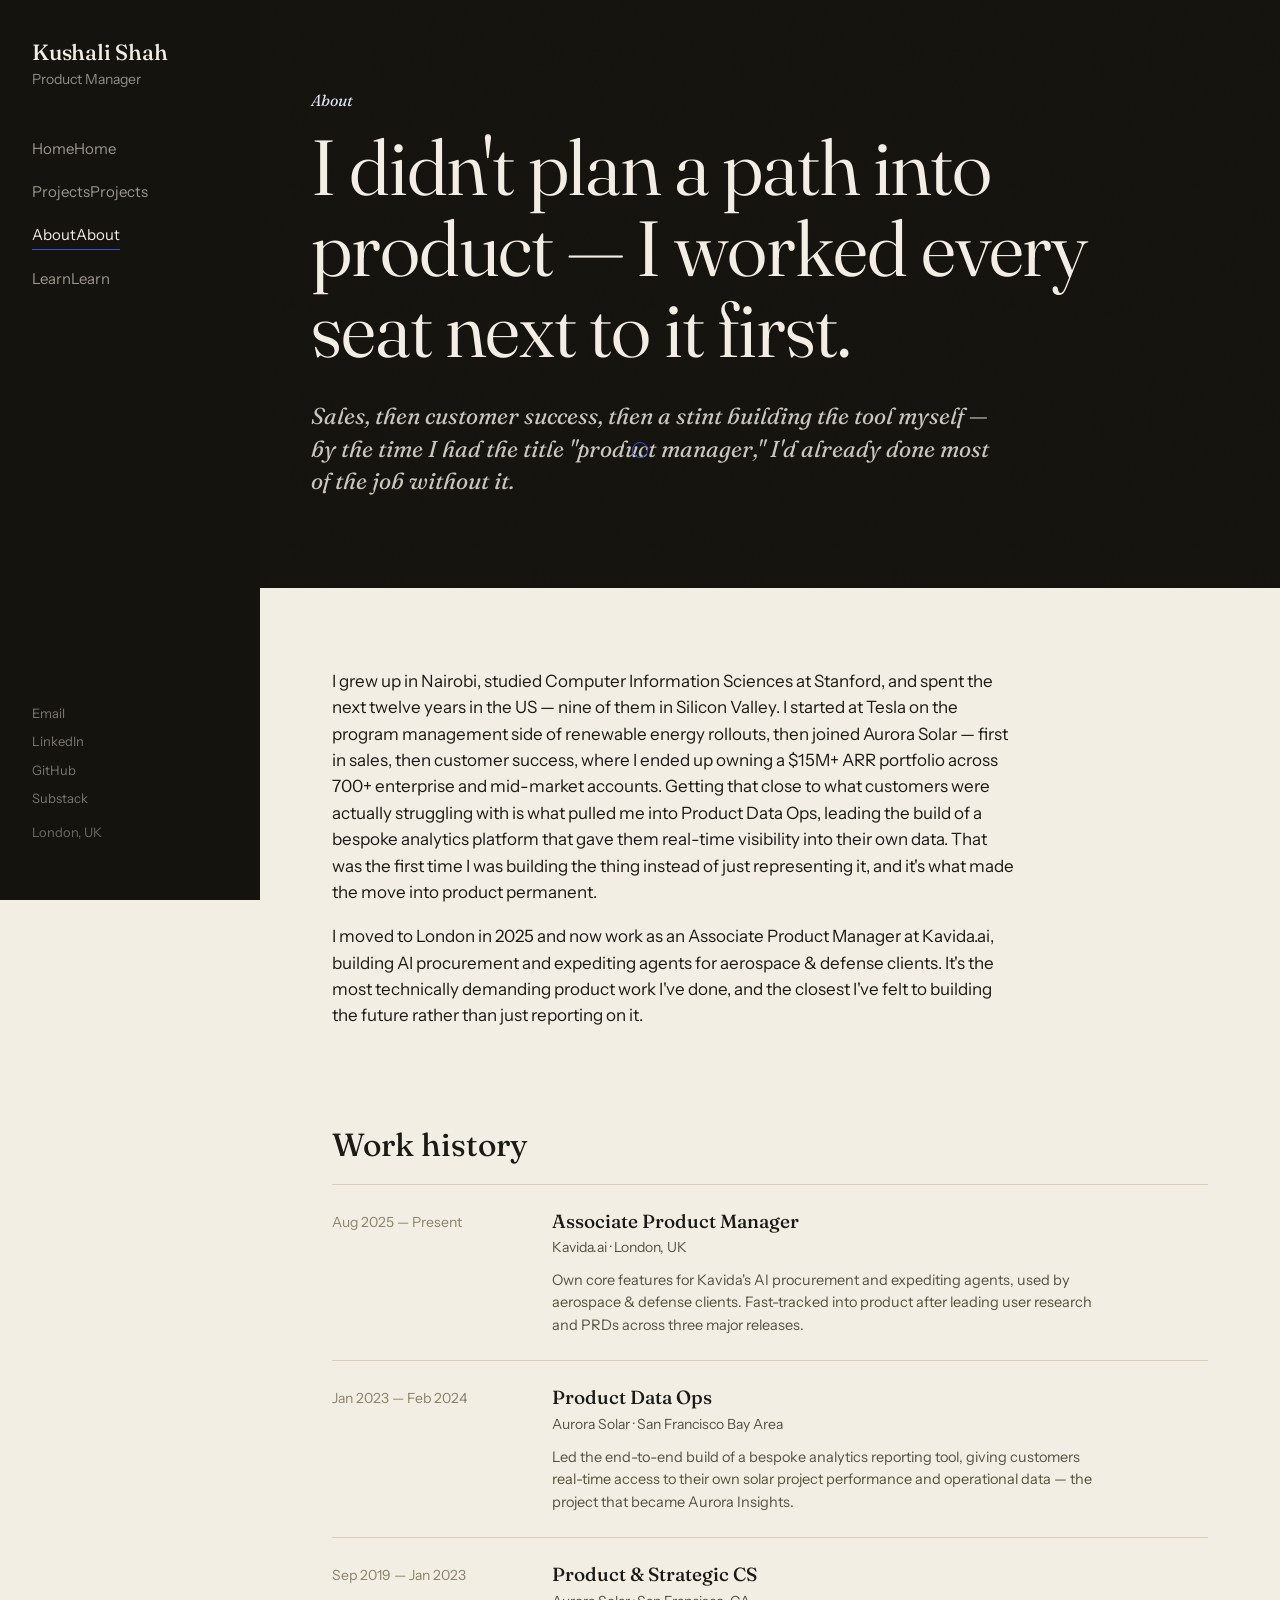
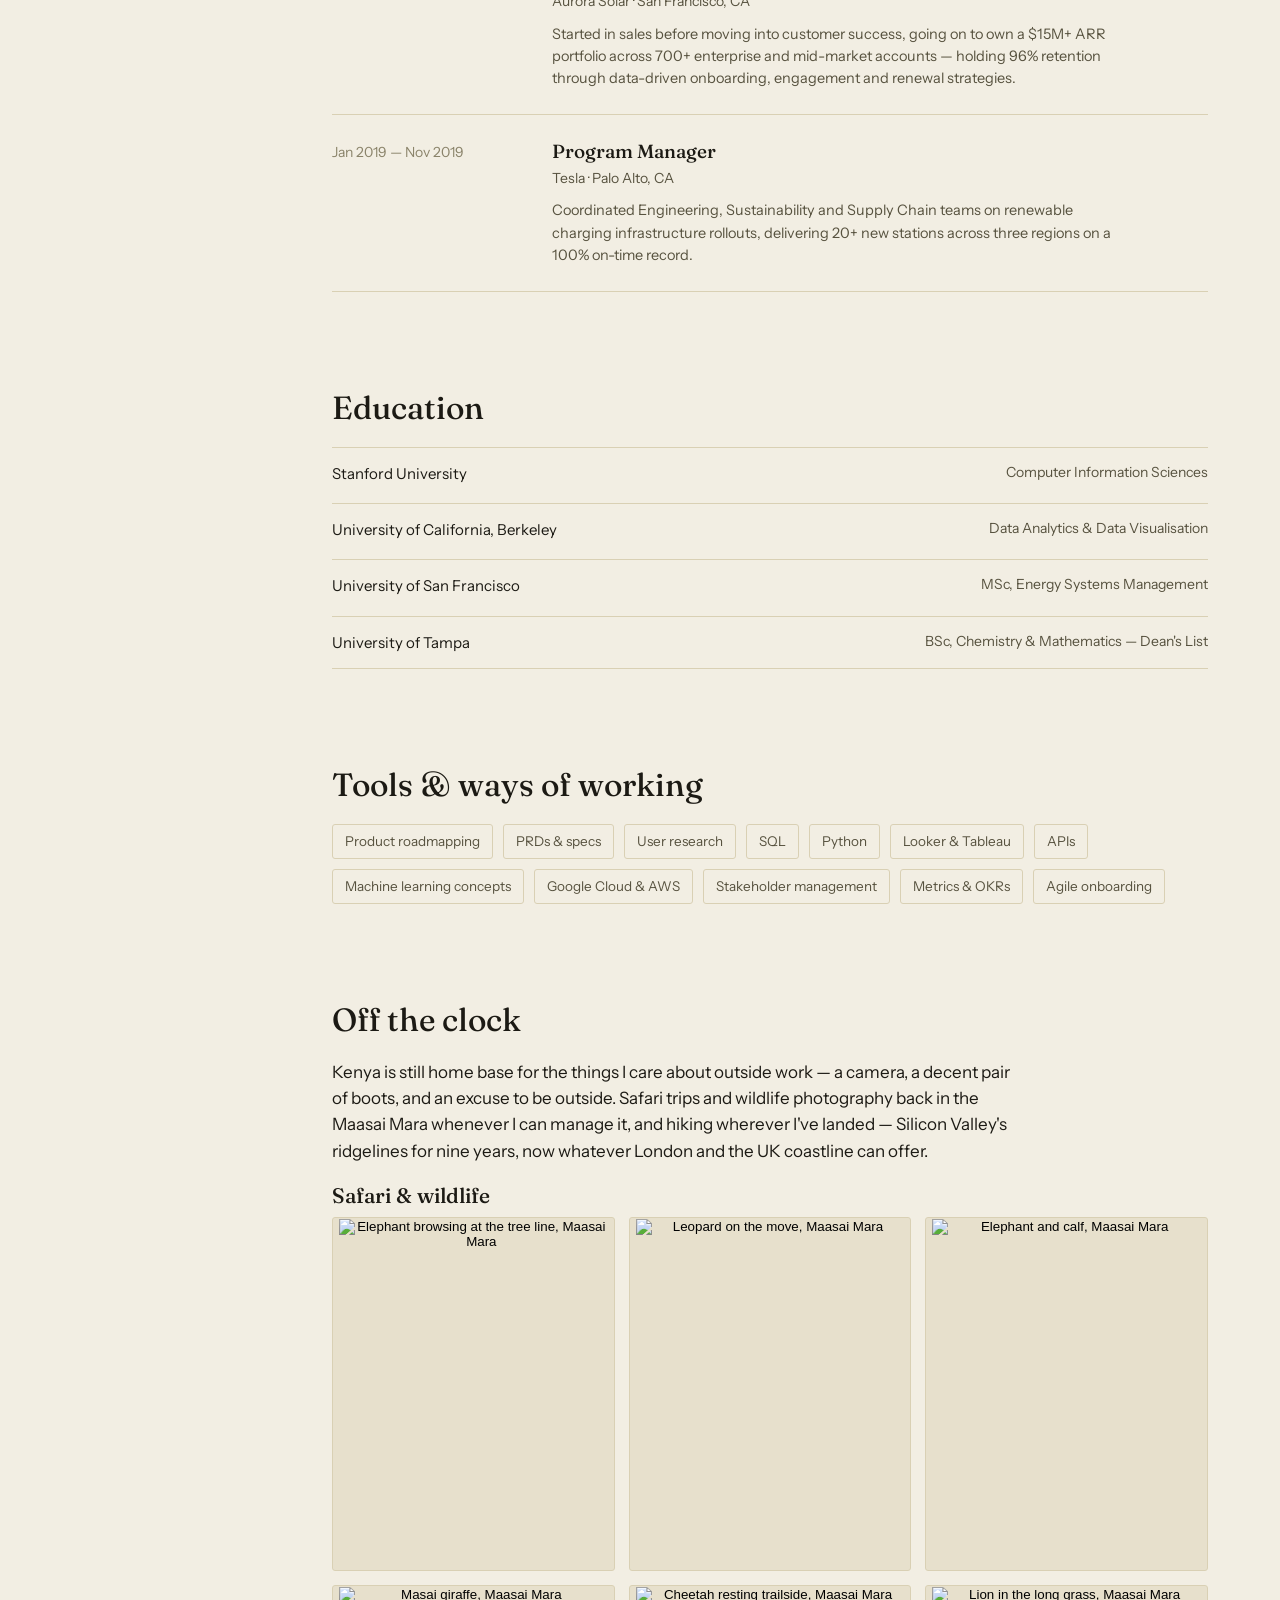
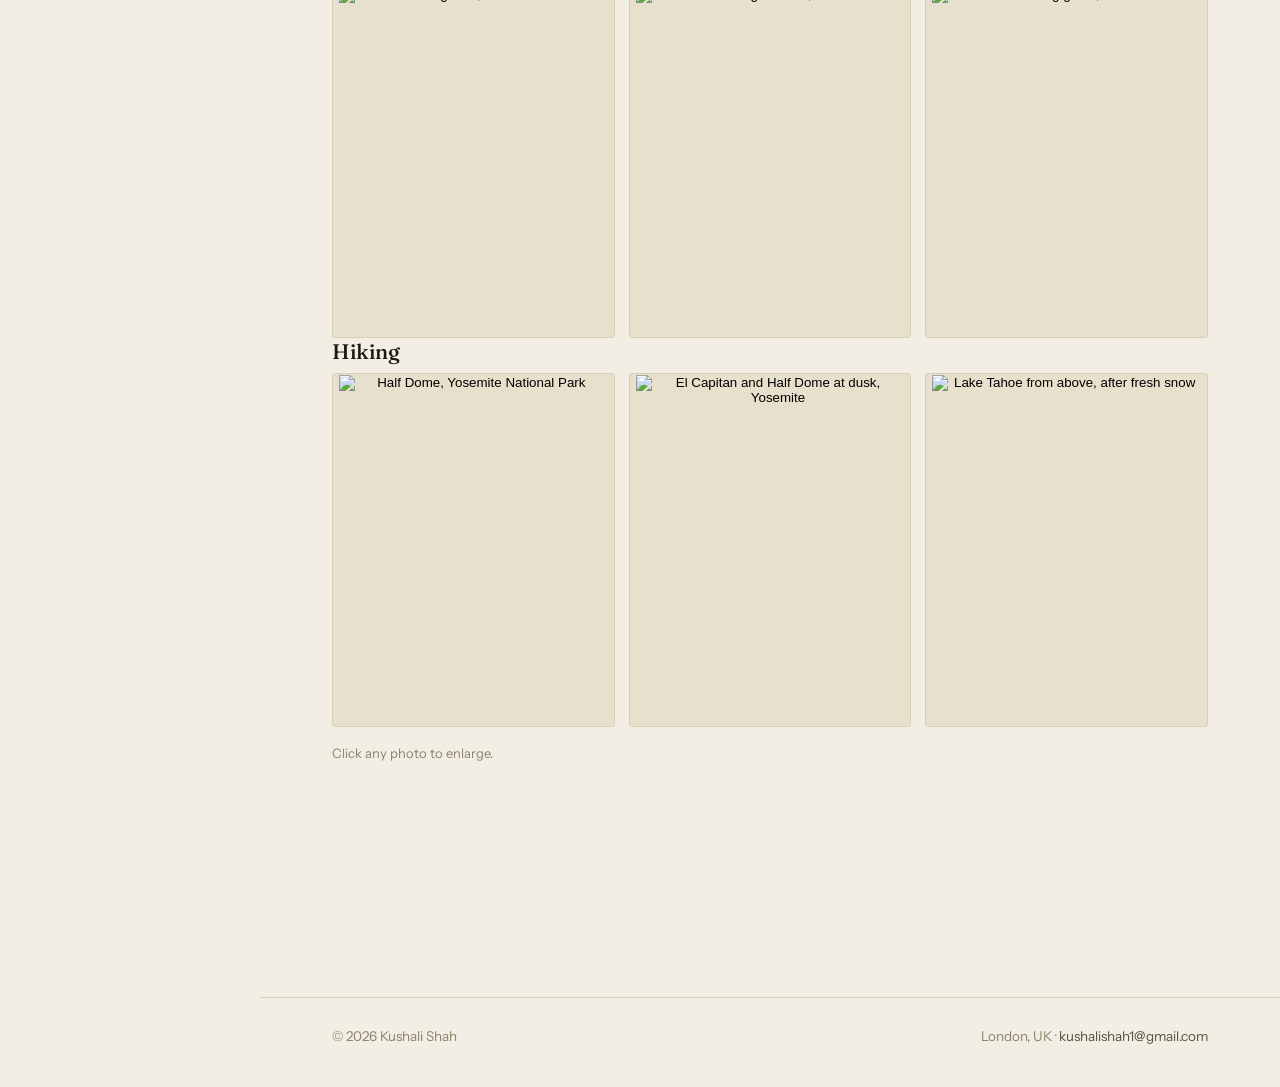
==== commit 8c7f057d: "Update about.html" ====
--- a/about.html
+++ b/about.html
@@ -20,6 +20,7 @@
     <a href="index.html" class="hover-swap"><span class="sw sw--out">Home</span><span class="sw sw--in" aria-hidden="true">Home</span></a>
     <a href="projects.html" class="hover-swap"><span class="sw sw--out">Projects</span><span class="sw sw--in" aria-hidden="true">Projects</span></a>
     <a href="about.html" aria-current="page" class="hover-swap"><span class="sw sw--out">About</span><span class="sw sw--in" aria-hidden="true">About</span></a>
+    <a href="learn.html" class="hover-swap"><span class="sw sw--out">Learn</span><span class="sw sw--in" aria-hidden="true">Learn</span></a>
   </nav>
 </div>
 
@@ -32,12 +33,14 @@
         <a href="index.html" class="hover-swap"><span class="sw sw--out">Home</span><span class="sw sw--in" aria-hidden="true">Home</span></a>
         <a href="projects.html" class="hover-swap"><span class="sw sw--out">Projects</span><span class="sw sw--in" aria-hidden="true">Projects</span></a>
         <a href="about.html" aria-current="page" class="hover-swap"><span class="sw sw--out">About</span><span class="sw sw--in" aria-hidden="true">About</span></a>
+        <a href="learn.html" class="hover-swap"><span class="sw sw--out">Learn</span><span class="sw sw--in" aria-hidden="true">Learn</span></a>
       </nav>
     </div>
     <div class="rail-bottom">
       <a href="mailto:kushalishah1@gmail.com">Email</a>
       <a href="https://www.linkedin.com/in/shahkushali/" target="_blank" rel="noopener">LinkedIn</a>
       <a href="https://github.com/kushalishah" target="_blank" rel="noopener">GitHub</a>
+      <a href="https://kushalishah.substack.com/" target="_blank" rel="noopener">Substack</a>
       <p class="location">London, UK</p>
     </div>
   </aside>
@@ -141,35 +144,43 @@
 
     <section class="facts-section reveal spaced" id="gallery">
       <h2>Off the clock</h2>
-      <p>Kenya is still home base for the things I care about outside work — a camera, a decent pair of boots, and an excuse to be outside. Wildlife photography and safari trips back to the Maasai Mara whenever I can manage it, and hiking wherever I've landed — Silicon Valley's ridgelines for nine years, now whatever London and the UK coastline can offer.</p>
+      <p>Kenya is still home base for the things I care about outside work — a camera, a decent pair of boots, and an excuse to be outside. Safari trips and wildlife photography back in the Maasai Mara whenever I can manage it, and hiking wherever I've landed — Silicon Valley's ridgelines for nine years, now whatever London and the UK coastline can offer.</p>
 
+      <h3 class="gallery-group-title">Safari &amp; wildlife</h3>
       <div class="gallery-grid">
-        <button class="gallery-item is-placeholder" data-full="" data-caption="">
-          <svg viewBox="0 0 24 24" fill="none" stroke="currentColor" stroke-width="1.3"><rect x="2" y="5" width="20" height="15" rx="2"/><circle cx="12" cy="12.5" r="3.5"/><path d="M8 5l1.4-2h5.2L16 5"/></svg>
-          <span>Add photo</span>
+        <button class="gallery-item" data-full="images/gallery/elephant-browsing-full.jpg" data-caption="Elephant browsing at the tree line, Maasai Mara">
+          <img src="images/gallery/elephant-browsing-thumb.jpg" alt="Elephant browsing at the tree line, Maasai Mara" loading="lazy">
         </button>
-        <button class="gallery-item is-placeholder" data-full="" data-caption="">
-          <svg viewBox="0 0 24 24" fill="none" stroke="currentColor" stroke-width="1.3"><rect x="2" y="5" width="20" height="15" rx="2"/><circle cx="12" cy="12.5" r="3.5"/><path d="M8 5l1.4-2h5.2L16 5"/></svg>
-          <span>Add photo</span>
+        <button class="gallery-item" data-full="images/gallery/leopard-walking-full.jpg" data-caption="Leopard on the move, Maasai Mara">
+          <img src="images/gallery/leopard-walking-thumb.jpg" alt="Leopard on the move, Maasai Mara" loading="lazy">
         </button>
-        <button class="gallery-item is-placeholder" data-full="" data-caption="">
-          <svg viewBox="0 0 24 24" fill="none" stroke="currentColor" stroke-width="1.3"><rect x="2" y="5" width="20" height="15" rx="2"/><circle cx="12" cy="12.5" r="3.5"/><path d="M8 5l1.4-2h5.2L16 5"/></svg>
-          <span>Add photo</span>
+        <button class="gallery-item" data-full="images/gallery/elephant-calf-full.jpg" data-caption="Elephant and calf, Maasai Mara">
+          <img src="images/gallery/elephant-calf-thumb.jpg" alt="Elephant and calf, Maasai Mara" loading="lazy">
         </button>
-        <button class="gallery-item is-placeholder" data-full="" data-caption="">
-          <svg viewBox="0 0 24 24" fill="none" stroke="currentColor" stroke-width="1.3"><rect x="2" y="5" width="20" height="15" rx="2"/><circle cx="12" cy="12.5" r="3.5"/><path d="M8 5l1.4-2h5.2L16 5"/></svg>
-          <span>Add photo</span>
+        <button class="gallery-item" data-full="images/gallery/giraffe-full.jpg" data-caption="Masai giraffe, Maasai Mara">
+          <img src="images/gallery/giraffe-thumb.jpg" alt="Masai giraffe, Maasai Mara" loading="lazy">
         </button>
-        <button class="gallery-item is-placeholder" data-full="" data-caption="">
-          <svg viewBox="0 0 24 24" fill="none" stroke="currentColor" stroke-width="1.3"><rect x="2" y="5" width="20" height="15" rx="2"/><circle cx="12" cy="12.5" r="3.5"/><path d="M8 5l1.4-2h5.2L16 5"/></svg>
-          <span>Add photo</span>
+        <button class="gallery-item" data-full="images/gallery/cheetah-resting-full.jpg" data-caption="Cheetah resting trailside, Maasai Mara">
+          <img src="images/gallery/cheetah-resting-thumb.jpg" alt="Cheetah resting trailside, Maasai Mara" loading="lazy">
         </button>
-        <button class="gallery-item is-placeholder" data-full="" data-caption="">
-          <svg viewBox="0 0 24 24" fill="none" stroke="currentColor" stroke-width="1.3"><rect x="2" y="5" width="20" height="15" rx="2"/><circle cx="12" cy="12.5" r="3.5"/><path d="M8 5l1.4-2h5.2L16 5"/></svg>
-          <span>Add photo</span>
+        <button class="gallery-item" data-full="images/gallery/lion-full.jpg" data-caption="Lion in the long grass, Maasai Mara">
+          <img src="images/gallery/lion-thumb.jpg" alt="Lion in the long grass, Maasai Mara" loading="lazy">
         </button>
       </div>
-      <p class="gallery-note">Gallery is wired up and ready — send over your wildlife and safari shots and they'll drop straight in, click-to-enlarge included.</p>
+
+      <h3 class="gallery-group-title">Hiking</h3>
+      <div class="gallery-grid">
+        <button class="gallery-item" data-full="images/gallery/half-dome-full.jpg" data-caption="Half Dome, Yosemite National Park">
+          <img src="images/gallery/half-dome-thumb.jpg" alt="Half Dome, Yosemite National Park" loading="lazy">
+        </button>
+        <button class="gallery-item" data-full="images/gallery/yosemite-valley-full.jpg" data-caption="El Capitan and Half Dome at dusk, Yosemite">
+          <img src="images/gallery/yosemite-valley-thumb.jpg" alt="El Capitan and Half Dome at dusk, Yosemite" loading="lazy">
+        </button>
+        <button class="gallery-item" data-full="images/gallery/lake-tahoe-full.jpg" data-caption="Lake Tahoe from above, after fresh snow">
+          <img src="images/gallery/lake-tahoe-thumb.jpg" alt="Lake Tahoe from above, after fresh snow" loading="lazy">
+        </button>
+      </div>
+      <p class="gallery-note">Click any photo to enlarge.</p>
     </section>
 
     </div>
